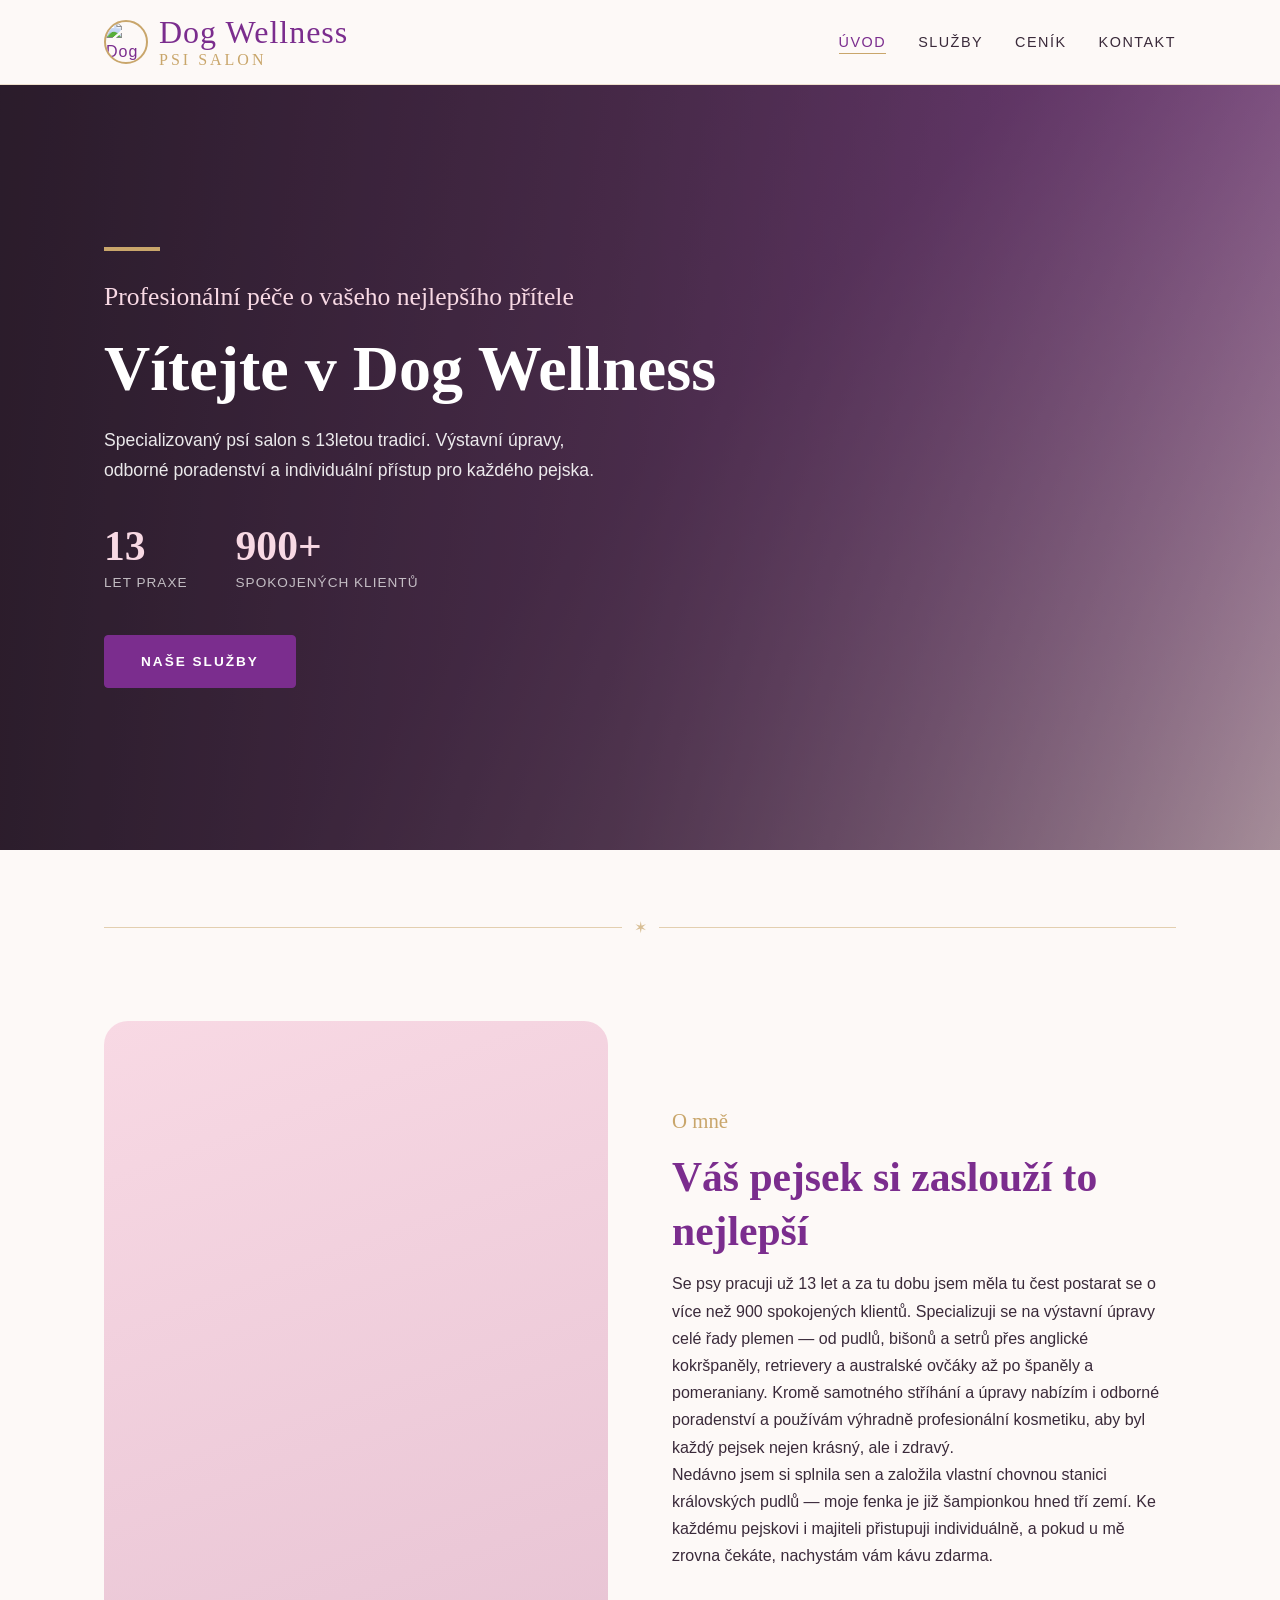
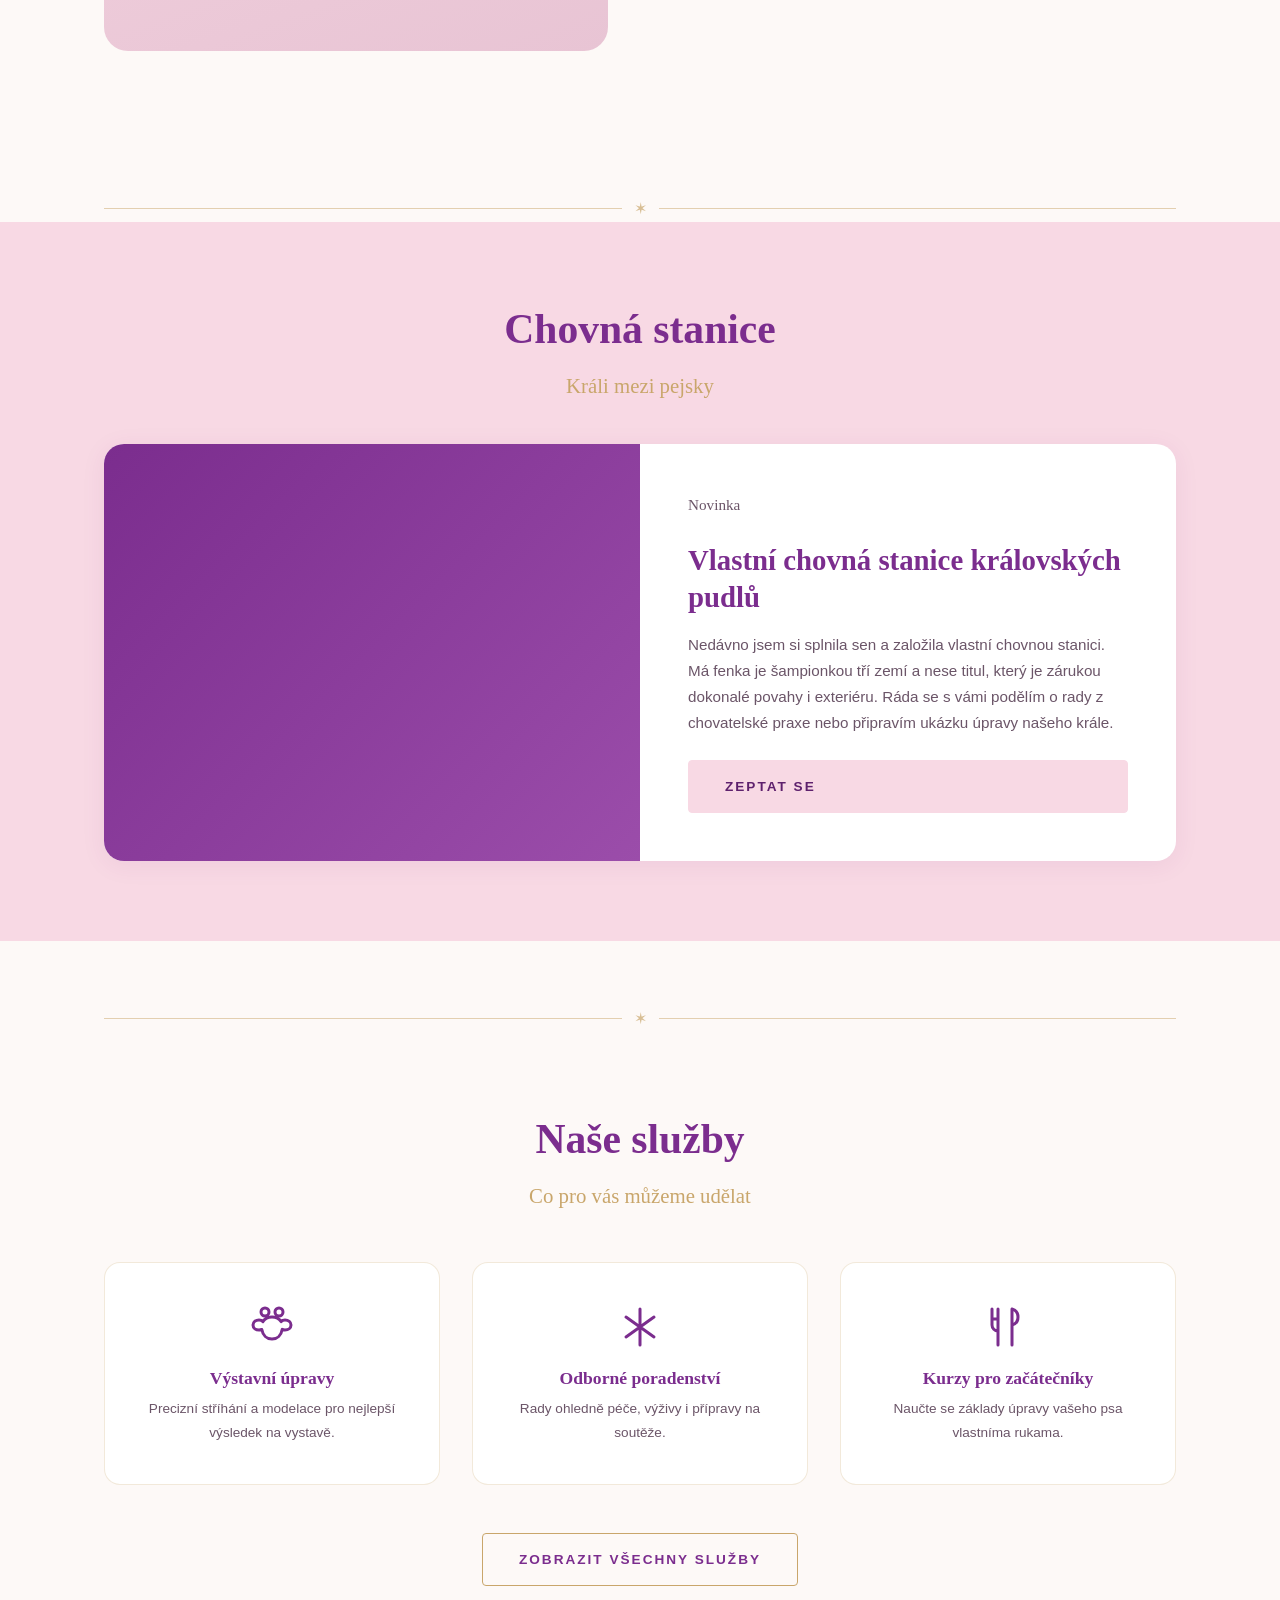
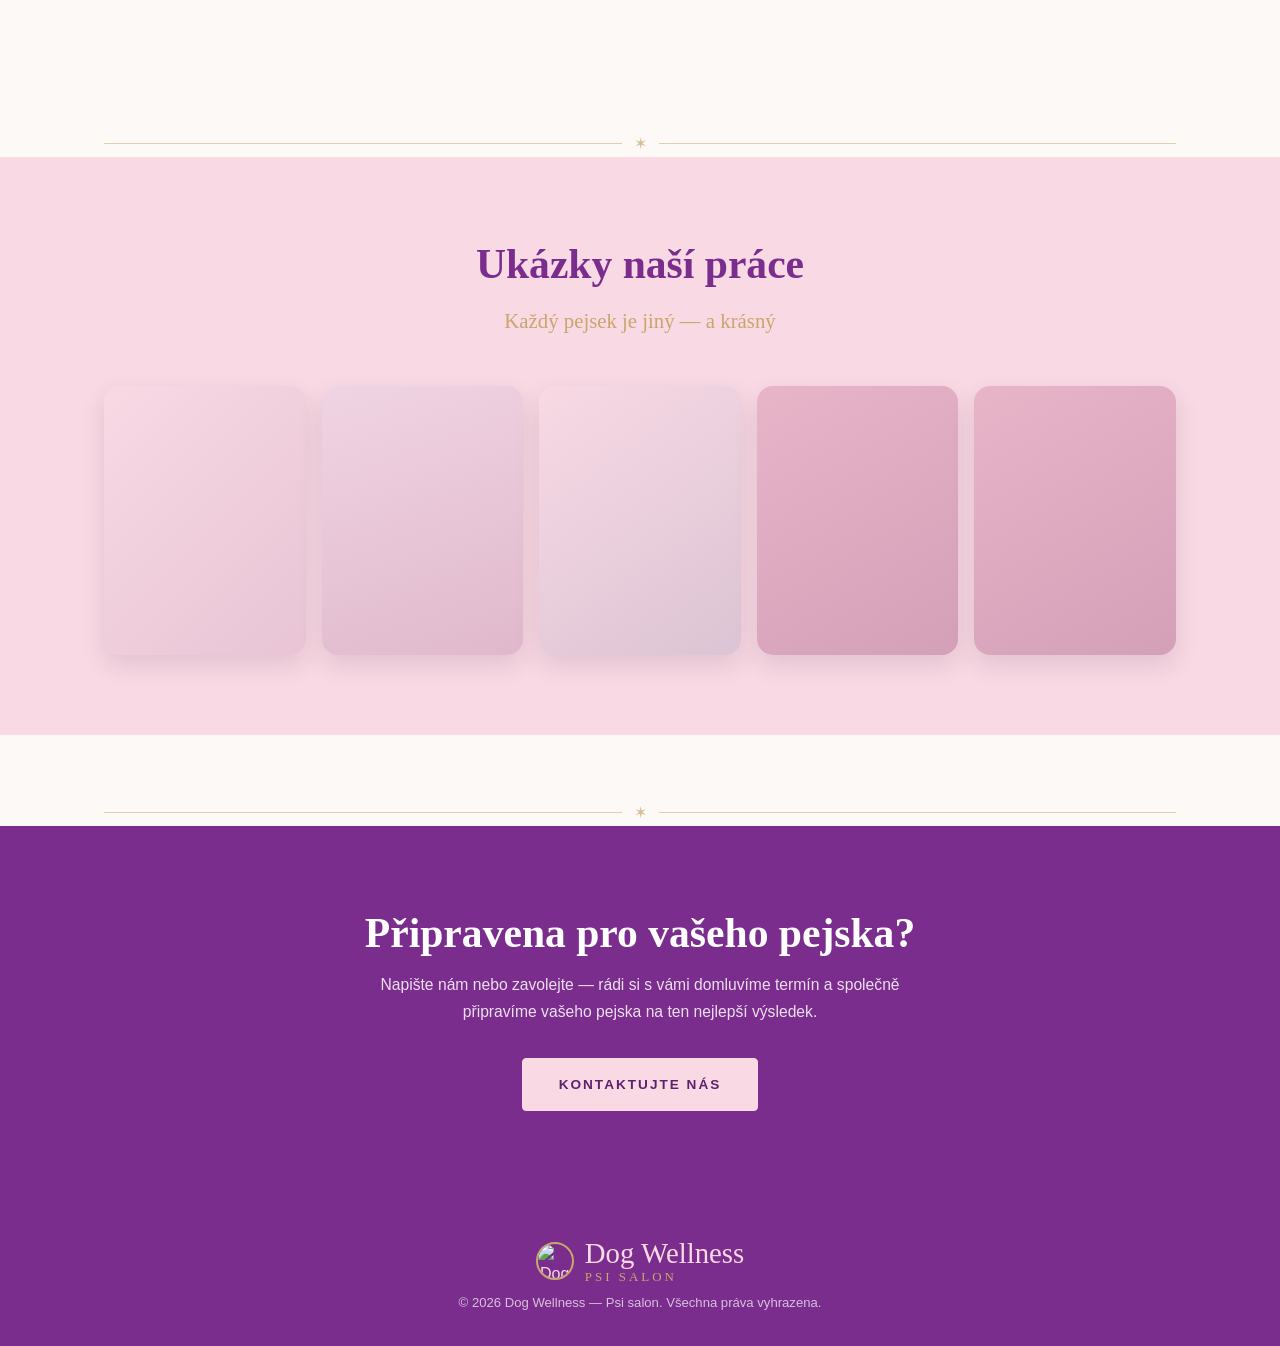
==== index.html @ 5f7958ab "Add files via upload" ====
<!DOCTYPE html>
<html lang="cs">
<head>
  <meta charset="UTF-8">
  <meta name="viewport" content="width=device-width, initial-scale=1.0">
  <title>Dog Wellness — Psí salon | Úvod</title>
  <link rel="stylesheet" href="style.css">
</head>
<body>

  <!-- ===== NAVIGATION ===== -->
  <nav class="navbar">
    <div class="container">
      <a href="index.html" class="nav-logo">
        <img src="obrazky/logo.jpg" alt="Dog Wellness logo">
        <span class="brand-name">Dog Wellness<small>Psi salon</small></span>
      </a>
      <ul class="nav-links">
        <li><a href="index.html" class="active">Úvod</a></li>
        <li><a href="sluzby.html">Služby</a></li>
        <li><a href="cenik.html">Ceník</a></li>
        <li><a href="kontakt.html">Kontakt</a></li>
      </ul>
      <button class="nav-toggle" aria-label="Menu"><span></span><span></span><span></span></button>
    </div>
  </nav>

  <!-- ===== HERO ===== -->
  <section class="hero">
    <div class="hero-bg">
      <div class="img-slot" style="background: linear-gradient(135deg,#7B2D8E 0%,#9b4daa 50%,#F8D9E4 100%);width:100%;height:100%;min-height:500px;">
        <img data-src="obrazky/ukazakapes1.jpg" alt="Bíly pejsek v péči">
      </div>
    </div>
    <div class="container">
      <div class="hero-content">
        <p class="hero-tagline">Profesionální péče o vašeho nejlepšího přítele</p>
        <h1>Vítejte v&nbsp;Dog Wellness</h1>
        <p class="hero-subtitle">Specializovaný psí salon s&nbsp;13letou tradicí. Výstavní úpravy, odborné poradenství a individuální přístup pro každého pejska.</p>
        <div class="hero-stats">
          <div><div class="hero-stat-number">13</div><div class="hero-stat-label">let praxe</div></div>
          <div><div class="hero-stat-number">900+</div><div class="hero-stat-label">spokojených klientů</div></div>
        </div>
        <a href="sluzby.html" class="btn btn-primary">Naše služby</a>
      </div>
    </div>
  </section>

  <!-- ===== DIVIDER ===== -->
  <div class="section-divider"><span class="star">&#10038;</span></div>

  <!-- ===== ABOUT ===== -->
  <section class="section section-cream">
    <div class="container">
      <div class="about-grid">
        <div class="img-slot about-img-wrap" style="border-radius:24px;background:linear-gradient(160deg,#F8D9E4 0%,#e8c4d4 100%);aspect-ratio:4/5;">
          <img data-src="obrazky/ukazakapes2.jpg" alt="Pejsek po úpravě srsti">
        </div>
        <div class="about-text">
          <p class="section-subtitle" style="margin-bottom:12px;">O mně</p>
          <h2 class="section-title">Váš pejsek si zaslouží to nejlepší</h2>
          <p>Se psy pracuji už 13 let a za tu dobu jsem měla tu čest postarat se o více než 900 spokojených klientů. Specializuji se na výstavní úpravy celé řady plemen — od pudlů, bišonů a setrů přes anglické kokršpaněly, retrievery a australské ovčáky až po španěly a pomeraniany. Kromě samotného stříhání a úpravy nabízím i odborné poradenství a používám výhradně profesionální kosmetiku, aby byl každý pejsek nejen krásný, ale i zdravý.</p>
          <p>Nedávno jsem si splnila sen a založila vlastní chovnou stanici královských pudlů — moje fenka je již šampionkou hned tří zemí. Ke každému pejskovi i majiteli přistupuji individuálně, a pokud u mě zrovna čekáte, nachystám vám kávu zdarma.</p>
        </div>
      </div>
    </div>
  </section>

  <!-- ===== DIVIDER ===== -->
  <div class="section-divider"><span class="star">&#10038;</span></div>

  <!-- ===== BREEDING STATION ===== -->
  <section class="section section-alt">
    <div class="container">
      <h2 class="section-title" style="text-align:center;">Chovná stanice</h2>
      <p class="section-subtitle" style="text-align:center;margin-bottom:40px;">Králi mezi pejsky</p>
      <div class="breeding-card">
        <div class="img-slot breeding-img-wrap" style="min-height:360px;background:linear-gradient(135deg,#7B2D8E 0%,#9b4daa 100%);">
          <img data-src="obrazky/ukazakapes3.jpg" alt="Královský pudl">
        </div>
        <div class="breeding-content">
          <p class="breeding-badge">Novinka</p>
          <h3>Vlastní chovná stanice královských pudlů</h3>
          <p>Nedávno jsem si splnila sen a založila vlastní chovnou stanici. Má fenka je šampionkou tří zemí a nese titul, který je zárukou dokonalé povahy i exteriéru. Ráda se s vámi podělím o rady z chovatelské praxe nebo připravím ukázku úpravy našeho krále.</p>
          <a href="kontakt.html" class="btn btn-rose">Zeptat se</a>
        </div>
      </div>
    </div>
  </section>

  <!-- ===== DIVIDER ===== -->
  <div class="section-divider"><span class="star">&#10038;</span></div>

  <!-- ===== SERVICES PREVIEW ===== -->
  <section class="section section-cream">
    <div class="container" style="text-align:center;">
      <h2 class="section-title">Naše služby</h2>
      <p class="section-subtitle" style="margin-bottom:12px;">Co pro vás můžeme udělat</p>
      <div class="services-preview">
        <div class="service-card reveal">
          <div class="service-icon" aria-hidden="true"><svg viewBox="0 0 24 24"><path d="M5.5 13.5c-1.7 0-3-1.1-3-2.5s1.3-2.5 3-2.5c.8 0 1.5.3 2 .8C8.3 7.9 10.1 7 12 7s3.7.9 4.5 2.3c.5-.5 1.2-.8 2-.8 1.7 0 3 1.1 3 2.5s-1.3 2.5-3 2.5c-.5 0-1-.1-1.4-.3-.5 2.8-2.5 4.8-5.1 4.8s-4.6-2-5.1-4.8c-.4.2-.9.3-1.4.3Z"/><circle cx="8.5" cy="4.5" r="2"/><circle cx="15.5" cy="4.5" r="2"/></svg></div>
          <h4>Výstavní úpravy</h4>
          <p>Precizní stříhání a modelace pro nejlepší výsledek na vystavě.</p>
        </div>
        <div class="service-card reveal">
          <div class="service-icon" aria-hidden="true"><svg viewBox="0 0 24 24"><path d="M12 3v18M5 7l7 5 7-5M5 17l7-5 7 5"/></svg></div>
          <h4>Odborné poradenství</h4>
          <p>Rady ohledně péče, výživy i přípravy na soutěže.</p>
        </div>
        <div class="service-card reveal">
          <div class="service-icon" aria-hidden="true"><svg viewBox="0 0 24 24"><path d="M4 3v8a3 3 0 0 0 3 3V3M4 8h3M7 14v7M14 3v18M14 3c4 1 4 7 0 8"/></svg></div>
          <h4>Kurzy pro začátečníky</h4>
          <p>Naučte se základy úpravy vašeho psa vlastníma rukama.</p>
        </div>
      </div>
      <a href="sluzby.html" class="btn btn-outline" style="margin-top:48px;">Zobrazit všechny služby</a>
    </div>
  </section>

  <!-- ===== DIVIDER ===== -->
  <div class="section-divider"><span class="star">&#10038;</span></div>

  <!-- ===== GALLERY ===== -->
  <section class="section section-alt">
    <div class="container" style="text-align:center;">
      <h2 class="section-title">Ukázky naší práce</h2>
      <p class="section-subtitle" style="margin-bottom:12px;">Každý pejsek je jiný — a krásný</p>
      <div class="gallery-grid">
        <div class="img-slot gallery-item" style="background:linear-gradient(135deg,#F8D9E4 0%,#e8c4d4 100%);">
          <img src="obrazky/ukazakapes1.jpg" alt="Ukázka péče o srst">
        </div>
        <div class="img-slot gallery-item" style="background:linear-gradient(160deg,#f0d4e4 0%,#e0b8cc 100%);">
          <img src="obrazky/ukazakapes2.jpg" alt="Ukázka péče o srst">
        </div>
        <div class="img-slot gallery-item" style="background:linear-gradient(145deg,#F8D9E4 0%,#dcc4d4 100%);">
          <img src="obrazky/ukazakapes3.jpg" alt="Ukázka péče o srst">
        </div>
        <div class="img-slot gallery-item" style="background:linear-gradient(150deg,#e8b4c8 0%,#d4a0b8 100%);">
          <img src="obrazky/ukazakapes4.jpg" alt="Ukázka péče o srst">
        </div>
        <div class="img-slot gallery-item" style="background:linear-gradient(150deg,#e8b4c8 0%,#d4a0b8 100%);">
          <img src="obrazky/ukazakapes5.jpg" alt="Ukázka péče o srst">
        </div>
      </div>
    </div>
  </section>

  <!-- ===== DIVIDER ===== -->
  <div class="section-divider"><span class="star">&#10038;</span></div>

  <!-- ===== CTA ===== -->
  <section class="section section-plum" style="text-align:center;">
    <div class="container">
      <h2 class="section-title" style="color:#fff;">Připravena pro vašeho pejska?</h2>
      <p style="color:rgba(255,255,255,.85);max-width:560px;margin:12px auto 32px;font-size:.98rem;">Napište nám nebo zavolejte — rádi si s vámi domluvíme termín a společně připravíme vašeho pejska na ten nejlepší výsledek.</p>
      <a href="kontakt.html" class="btn" style="background:var(--rose);color:var(--plum-dark);border:1px solid var(--rose);">Kontaktujte nás</a>
    </div>
  </section>

  <!-- ===== FOOTER ===== -->
  <footer class="footer">
    <div class="container">
      <div class="footer-logo">
        <img src="obrazky/logo.jpg" alt="Dog Wellness logo">
        <span class="brand-name">Dog Wellness<small>Psi salon</small></span>
      </div>
      <p>&copy; 2026 Dog Wellness — Psi salon. Všechna práva vyhrazena.</p>
    </div>
  </footer>

  <script src="script.js"></script>
</body>
</html>
---- style.css ----
/* ===== LIGRICA — Dog Wellness Salon ===== */

/* --- Reset & Base --- */
*, *::before, *::after {
  box-sizing: border-box;
  margin: 0;
  padding: 0;
}

:root {
  --plum: #7B2D8E;
  --plum-dark: #5e216d;
  --rose: #F8D9E4;
  --cream: #FDF9F7;
  --gold: #C9A66B;
  --text: #3a2a3a;
  --text-light: #6b5568;
  --white: #ffffff;
}

html { scroll-behavior: smooth; }

body {
  font-family: 'Poppins', Arial, Helvetica, sans-serif;
  color: var(--text);
  background: var(--cream);
  line-height: 1.7;
  -webkit-font-smoothing: antialiased;
}

img { max-width: 100%; height: auto; display: block; }
a { color: var(--plum); text-decoration: none; transition: color .2s ease; }
a:hover { color: var(--plum-dark); }

h1, h2, h3, h4 {
  font-family: 'Playfair Display', Georgia, serif;
  color: var(--plum);
  line-height: 1.3;
}

@import url('https://fonts.googleapis.com/css2?family=Parisienne&family=Playfair+Display:ital,wght@0,400;0,600;0,700;1,400&family=Poppins:wght@300;400;500;600&display=swap');

/* --- Container --- */
.container { width: 100%; max-width: 1120px; margin: 0 auto; padding: 0 24px; }

/* ===== NAVIGATION ===== */
.navbar {
  position: sticky; top: 0; z-index: 1000;
  background: var(--cream);
  border-bottom: 1px solid rgba(201,166,107,.3);
  padding: 16px 0;
}
.navbar .container { display: flex; align-items: center; justify-content: space-between; }

.nav-logo {
  display: flex; align-items: center; gap: 11px;
  color: var(--plum); letter-spacing: 1px;
}
.nav-logo img,
.footer-logo img {
  width: 44px; height: 44px; object-fit: cover; border-radius: 50%;
  border: 2px solid var(--gold); flex: 0 0 auto;
}
.brand-name {
  font-family: 'Parisienne', cursive; font-size: 2rem; line-height: 1;
  display: block;
}
.brand-name small {
  font-family: 'Playfair Display', serif; font-size: .5em; display: block;
  letter-spacing: 3px; text-transform: uppercase; color: var(--gold); margin-top: 4px;
}

.nav-links { display: flex; gap: 32px; list-style: none; }
.nav-links a {
  font-family: 'Poppins', sans-serif;
  font-size: .9rem; font-weight: 500; text-transform: uppercase;
  letter-spacing: 1.5px; color: var(--text); position: relative; padding-bottom: 4px;
}
.nav-links a::after {
  content: ''; position: absolute; left: 0; bottom: 0;
  width: 0; height: 1px; background: var(--gold); transition: width .3s ease;
}
.nav-links a:hover::after,
.nav-links a.active::after { width: 100%; }
.nav-links a.active { color: var(--plum); }

.nav-toggle {
  display: none; flex-direction: column; gap: 5px;
  background: none; border: none; cursor: pointer; padding: 4px;
}
.nav-toggle span { width: 26px; height: 2px; background: var(--plum); transition: transform .3s ease, opacity .3s ease; }

/* ===== DIVIDER ===== */
.section-divider {
  width: 100%; max-width: 1120px; padding: 0 24px;
  text-align: center; margin: 64px auto 0;
  display: flex; align-items: center; justify-content: center; gap: 12px;
}
.section-divider::before,
.section-divider::after {
  content: ''; flex: 1; max-width: none; height: 1px;
  background: var(--gold); opacity: .5;
}
.section-divider .star { font-size: 1rem; color: var(--gold); opacity: .7; }

/* ===== HERO ===== */
.hero {
  position: relative; min-height: 85vh; display: flex;
  align-items: center; overflow: hidden; background: #382b35;
}
.hero-bg {
  position: absolute; inset: 0;
  background-size: cover; background-position: center 38%; opacity: .7;
}
.hero-bg::after {
  content: ''; position: absolute; inset: 0;
  background: linear-gradient(90deg, rgba(30,20,30,.92) 0%, rgba(50,31,48,.72) 48%, rgba(50,31,48,.18) 100%);
}
.hero-bg img { width: 100%; height: 100%; object-fit: cover; }
.hero .container { width: 100%; }
.hero-content { max-width: 620px; }
.hero > .hero-content { width: 100%; max-width: none; }
.hero > .hero-content > .container { width: 100%; }
.hero > .hero-content > .container > * { max-width: 620px; }
.hero-content::before {
  content: ''; display: block; width: 56px; height: 4px; background: var(--gold);
  margin-bottom: 24px;
}
.hero > .hero-content::before { display: none; }
.hero > .hero-content > .container::before {
  content: ''; display: block; width: 56px; height: 4px; background: var(--gold);
  margin-bottom: 24px;
}
.hero-content {
  position: relative; z-index: 2; color: var(--white); padding: 80px 0;
}
.hero-tagline { font-family: 'Parisienne', cursive; font-size: 1.6rem; color: var(--rose); margin-bottom: 8px; }
.hero h1 {
  font-family: 'Playfair Display', serif;
  font-size: clamp(2.4rem,5vw,4rem); color: var(--white);
  margin-bottom: 16px; font-weight: 700;
}
.hero-subtitle { font-size: 1.1rem; font-weight: 300; max-width: 520px; color: rgba(255,255,255,.9); margin-bottom: 40px; }

.hero-stats { display: flex; gap: 48px; margin-bottom: 40px; }
.hero-stat-number { font-family: 'Playfair Display', serif; font-size: 2.6rem; font-weight: 700; color: var(--rose); line-height: 1; }
.hero-stat-label { font-size: .85rem; text-transform: uppercase; letter-spacing: 1px; color: rgba(255,255,255,.7); margin-top: 4px; }

/* ===== BUTTONS ===== */
.btn {
  display: inline-block; font-family: 'Poppins', sans-serif;
  font-size: .85rem; font-weight: 600; text-transform: uppercase;
  letter-spacing: 2px; padding: 14px 36px; border-radius: 4px;
  transition: all .3s ease; cursor: pointer; border: none;
}
.btn-primary { background: var(--plum); color: var(--white); border: 1px solid var(--plum); }
.btn-primary:hover { background: var(--plum-dark); border-color: var(--plum-dark); color: var(--white); }
.btn-outline { background: transparent; color: var(--plum); border: 1px solid var(--gold); }
.btn-outline:hover { background: var(--gold); color: var(--white); }
.btn-rose { background: var(--rose); color: var(--plum-dark); border: 1px solid var(--rose); }
.btn-rose:hover { background: #f0c4d4; border-color: #f0c4d4; }

/* ===== SECTIONS ===== */
.section { padding: 80px 0; }
.section-alt { background: var(--rose); }
.section-cream { background: var(--cream); }
.section-plum { background: var(--plum); color: var(--white); }
.section-title { font-size: clamp(1.8rem,3.5vw,2.6rem); margin-bottom: 12px; }
.section-subtitle { font-family: 'Parisienne', cursive; font-size: 1.3rem; color: var(--gold); margin-bottom: 40px; }
.section-plum .section-title { color: var(--white); }
.section-plum .section-subtitle { color: var(--rose); }

/* ===== ABOUT ===== */
.about-grid { display: grid; grid-template-columns: 1fr 1fr; gap: 64px; align-items: center; }
.about-img-wrap,
.breeding-img-wrap,
.gallery-item { position: relative; overflow: hidden; }
.about-img-wrap img,
.breeding-img-wrap img,
.gallery-item img { width: 100%; height: 100%; object-fit: cover; border-radius: inherit; transition: opacity .4s ease; }
.img-placeholder {
  display: flex; align-items: center; justify-content: center;
  color: rgba(123,45,142,.3); font-size: .75rem;
  text-transform: uppercase; letter-spacing: 2px;
}
.img-slot.slot-placeholder > img { display: none !important; }

/* ===== BREEDING ===== */
.breeding-card {
  background: var(--white); border-radius: 20px; overflow: hidden;
  display: grid; grid-template-columns: 1fr 1fr;
  box-shadow: 0 4px 24px rgba(123,45,142,.08);
}
.breeding-content { padding: 48px; display: flex; flex-direction: column; justify-content: center; }
.breeding-badge { font-family: 'Parisienne', cursive; font-size: 1.1rem; color: var(--gold); margin-bottom: 8px; }
.breeding-content h3 { font-size: 1.8rem; margin-bottom: 16px; }
.breeding-content p { color: var(--text-light); font-size: .95rem; margin-bottom: 24px; }

/* ===== SERVICES PREVIEW ===== */
.services-preview { display: grid; grid-template-columns: repeat(auto-fit,minmax(220px,1fr)); gap: 32px; margin-top: 48px; }
.service-card {
  text-align: center; padding: 40px 24px; background: var(--white);
  border-radius: 16px; border: 1px solid rgba(201,166,107,.25);
  transition: transform .3s ease, box-shadow .3s ease;
}
.service-card:hover { transform: translateY(-4px); box-shadow: 0 8px 32px rgba(123,45,142,.1); }
.service-icon { width: 48px; height: 48px; margin: 0 auto 16px; color: var(--plum); }
.service-icon svg { width: 100%; height: 100%; fill: none; stroke: currentColor; stroke-width: 1.5; stroke-linecap: round; stroke-linejoin: round; }
.service-card h4 { font-size: 1.1rem; margin-bottom: 8px; }
.service-card p { font-size: .85rem; color: var(--text-light); }

/* ===== GALLERY ===== */
.gallery-grid { display: grid; grid-template-columns: repeat(5,1fr); gap: 16px; margin-top: 48px; }
.gallery-item { border-radius: 16px; overflow: hidden; aspect-ratio: 3/4; box-shadow: 0 10px 24px rgba(80,30,60,.12); }
.gallery-item img { transition: transform .5s ease, filter .5s ease; }
.gallery-item:hover img { transform: scale(1.05); filter: saturate(1.08); }

/* ===== SERVICES PAGE ===== */
.services-page-grid { display: grid; grid-template-columns: repeat(auto-fit,minmax(300px,1fr)); gap: 32px; margin-top: 48px; }
.service-card-lg { background: var(--white); border-radius: 16px; padding: 40px 32px; border: 1px solid rgba(201,166,107,.2); }
.service-card-lg h3 { font-size: 1.3rem; margin-bottom: 12px; }
.service-card-lg p { font-size: .9rem; color: var(--text-light); margin-bottom: 16px; }

.breed-list { list-style: none; display: flex; flex-wrap: wrap; gap: 8px; margin-top: 24px; }
.breed-tag {
  font-size: .78rem; padding: 6px 16px; border-radius: 20px;
  background: var(--rose); color: var(--plum-dark); font-weight: 500;
}

/* ===== PRICING ===== */
.pricing-table {
  width: 100%; border-collapse: collapse; margin-top: 48px;
  background: var(--white); border-radius: 16px; overflow: hidden;
  box-shadow: 0 2px 16px rgba(123,45,142,.06);
}
.pricing-table thead th {
  background: var(--plum); color: var(--white); padding: 18px 24px;
  font-family: 'Poppins', sans-serif; font-weight: 600; font-size: .9rem;
  text-transform: uppercase; letter-spacing: 1px; text-align: left;
}
.pricing-table tbody td { padding: 18px 24px; font-size: .92rem; border-bottom: 1px solid rgba(201,166,107,.15); }
.pricing-table tbody tr:last-child td { border-bottom: none; }
.pricing-table tbody tr:hover { background: rgba(248,217,228,.3); }
.pricing-table .size-label { font-weight: 600; color: var(--plum); }
.placeholder-price { color: var(--gold); font-style: italic; opacity: .7; }

/* ===== CONTACT ===== */
.contact-grid { display: grid; grid-template-columns: 1fr 1fr; gap: 64px; margin-top: 48px; }
.contact-info h3 { font-size: 1.2rem; margin-bottom: 20px; }
.contact-detail { display: flex; gap: 12px; margin-bottom: 20px; align-items: flex-start; }
.contact-detail-label { font-weight: 600; color: var(--plum); min-width: 80px; font-size: .9rem; }
.contact-detail-value { font-size: .92rem; color: var(--text-light); }

.contact-form { background: var(--white); border-radius: 16px; padding: 40px; box-shadow: 0 2px 16px rgba(123,45,142,.06); }
.form-group { margin-bottom: 24px; }
.form-group label { display: block; font-size: .85rem; font-weight: 500; color: var(--text); margin-bottom: 6px; }
.form-group input,
.form-group textarea {
  width: 100%; padding: 12px 16px; border: 1px solid rgba(201,166,107,.35);
  border-radius: 8px; font-family: 'Poppins', sans-serif; font-size: .92rem;
  color: var(--text); background: var(--cream);
  transition: border-color .2s ease, box-shadow .2s ease;
}
.form-group input:focus,
.form-group textarea:focus { outline: none; border-color: var(--plum); box-shadow: 0 0 0 3px rgba(123,45,142,.1); }
.form-group textarea { resize: vertical; min-height: 120px; }
.form-note { font-size: .82rem; color: var(--text-light); margin-top: 12px; }

/* ===== FOOTER ===== */
.footer { background: var(--plum); color: rgba(255,255,255,.7); padding: 48px 0 32px; text-align: center; }
.footer-logo { display: inline-flex; align-items: center; gap: 11px; color: var(--rose); margin-bottom: 8px; }
.footer-logo img { width: 38px; height: 38px; }
.footer-logo .brand-name { color: var(--rose); font-size: 1.8rem; text-align: left; }
.footer-logo .brand-name small {
  font-size: .45em; letter-spacing: 3px; color: var(--gold); margin-top: 3px;
}
.footer p { font-size: .82rem; }

/* ===== SCROLL REVEAL ===== */
.reveal { opacity: 0; transform: translateY(24px); transition: opacity .6s ease, transform .6s ease; }
.reveal.visible { opacity: 1; transform: translateY(0); }

/* ===== RESPONSIVE ===== */
@media (max-width: 900px) {
  .about-grid,
  .breeding-card { grid-template-columns: 1fr; }
  .contact-grid { grid-template-columns: 1fr; gap: 40px; }
  .breeding-content { padding: 32px; }
  .gallery-grid { grid-template-columns: repeat(3,1fr); }
}

@media (max-width: 680px) {
  .nav-links {
    display: none; position: absolute; top: 100%; left: 0; right: 0;
    background: var(--cream); flex-direction: column; gap: 0;
    padding: 0 24px 16px; border-bottom: 1px solid rgba(201,166,107,.3);
  }
  .nav-links.open { display: flex; }
  .nav-links li { padding: 12px 0; border-bottom: 1px solid rgba(201,166,107,.1); }
  .nav-toggle { display: flex; }

  .hero-stats { gap: 32px; flex-wrap: wrap; }
  .hero-content { padding: 60px 0; }
  .section { padding: 56px 0; }
  .services-preview { grid-template-columns: 1fr; }
  .gallery-grid { grid-template-columns: repeat(2,1fr); gap: 12px; }
  .pricing-table thead th,
  .pricing-table tbody td { padding: 14px 16px; font-size: .85rem; }
  .contact-form { padding: 24px; }
}
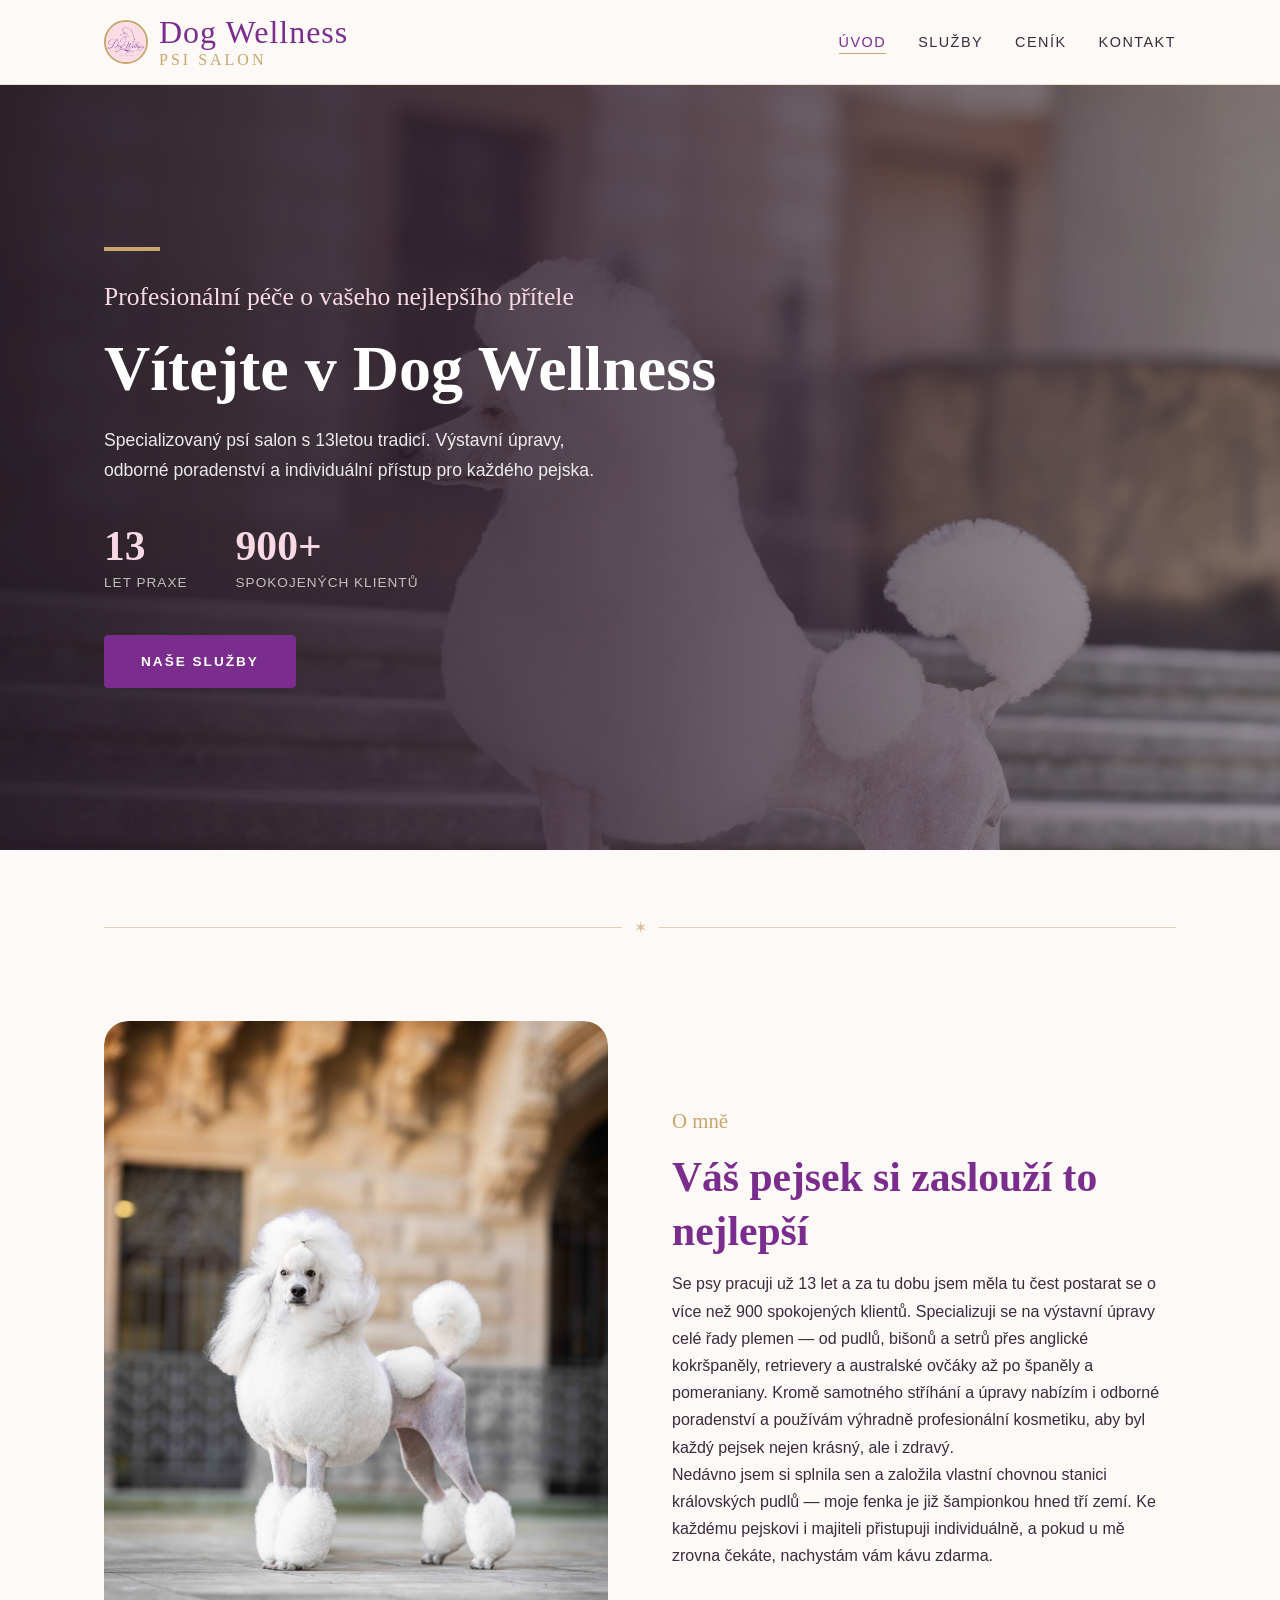
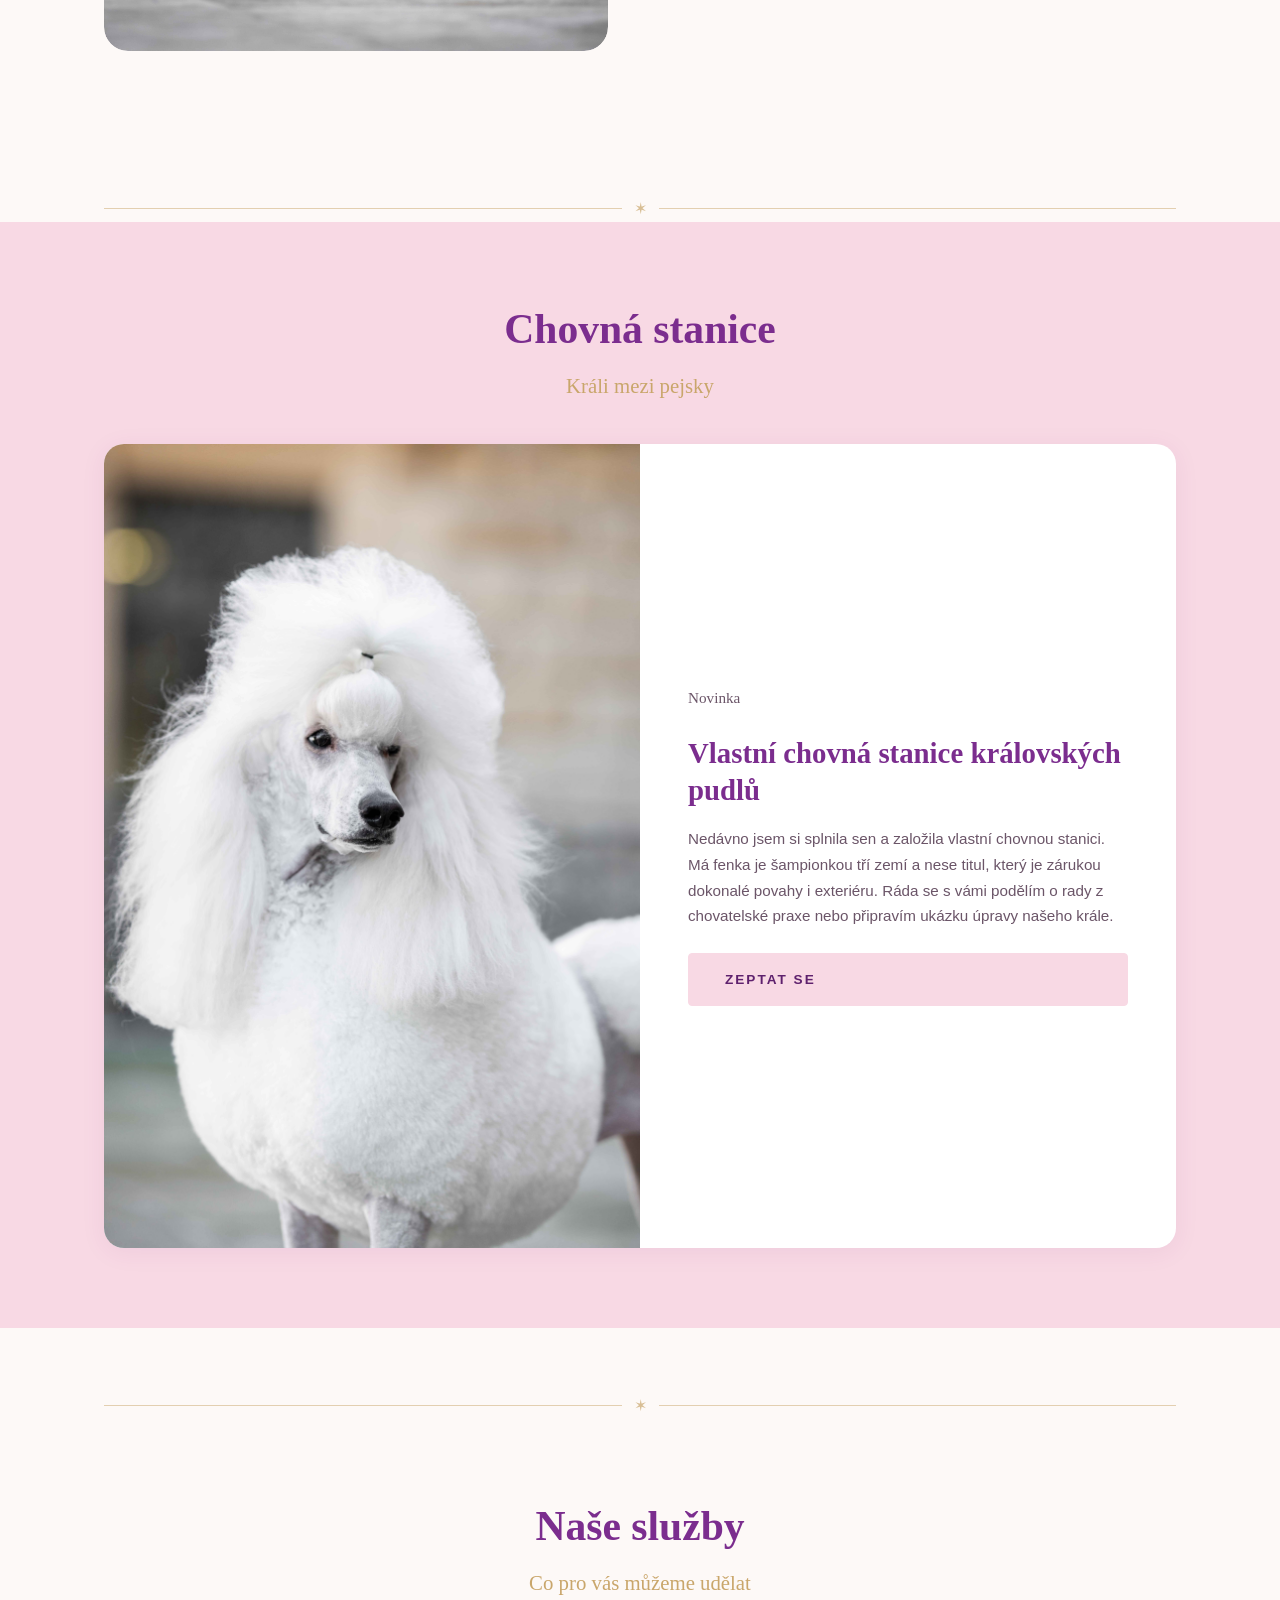
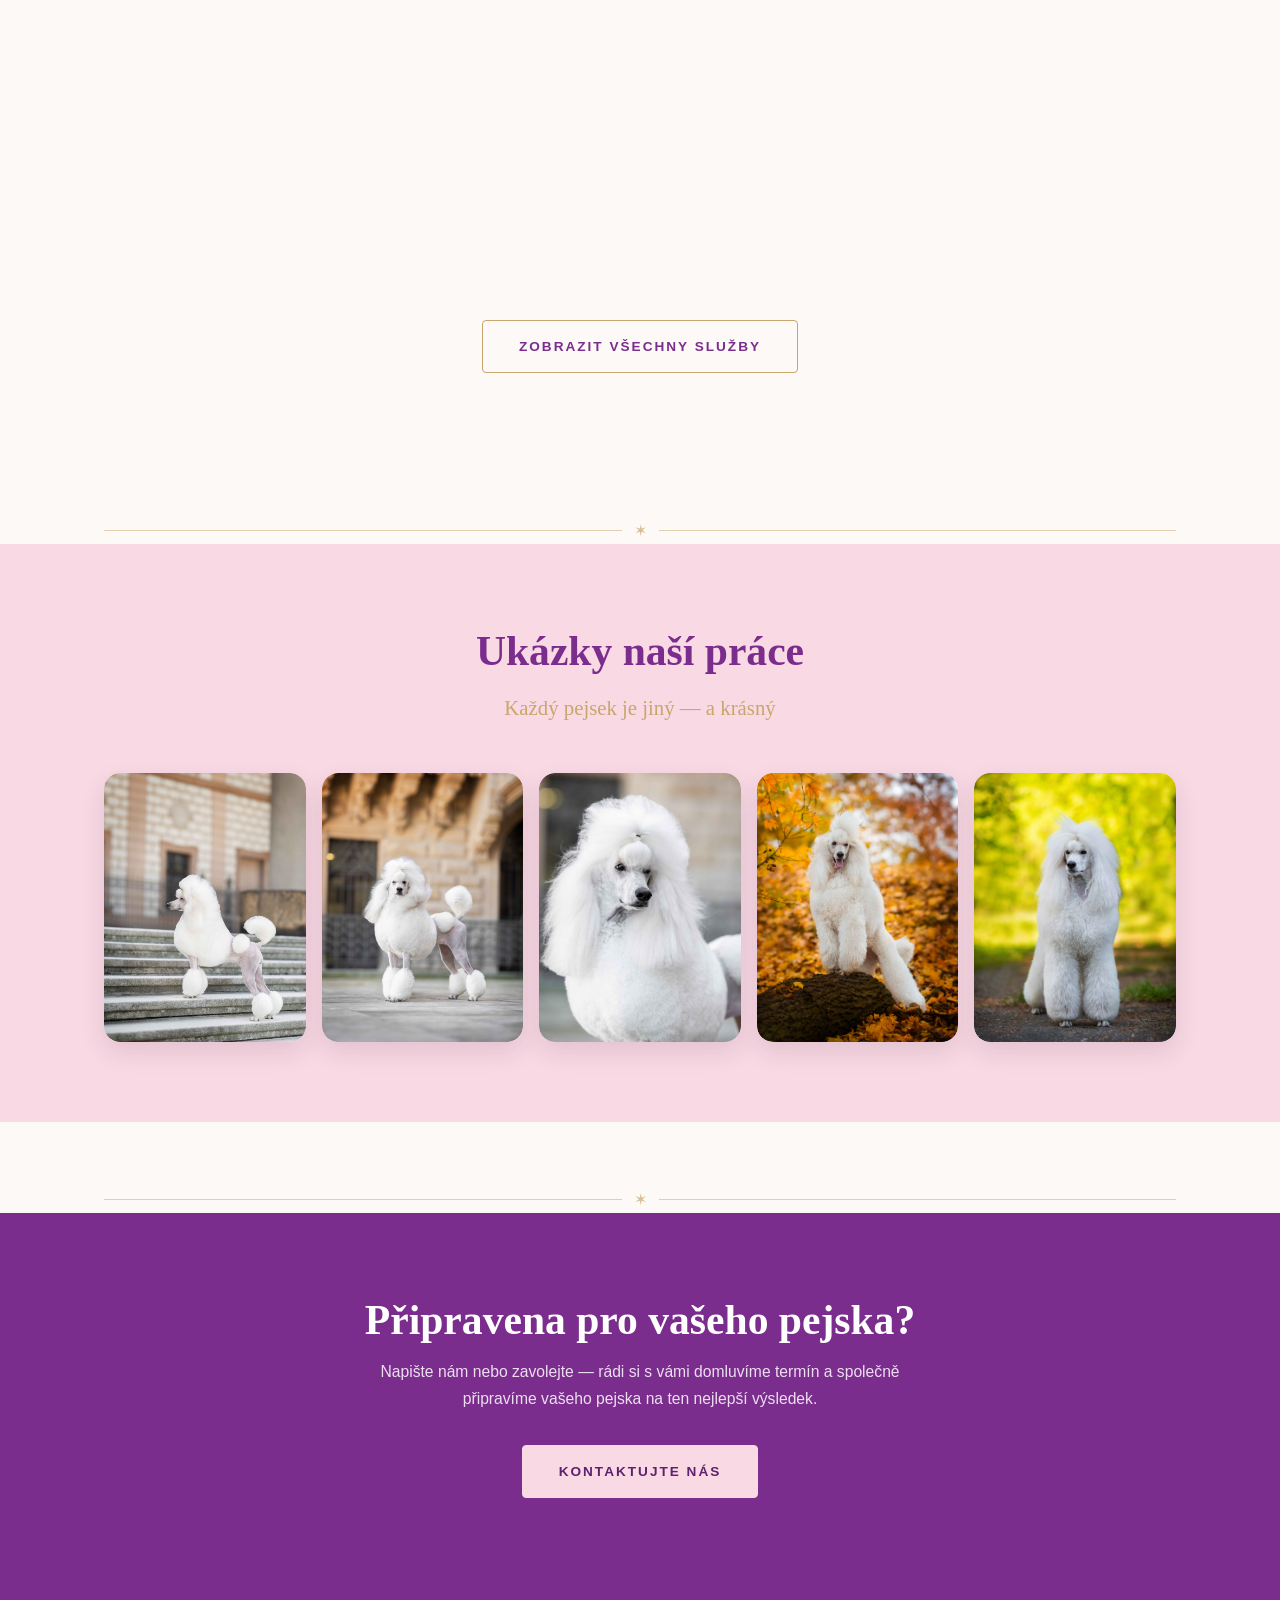
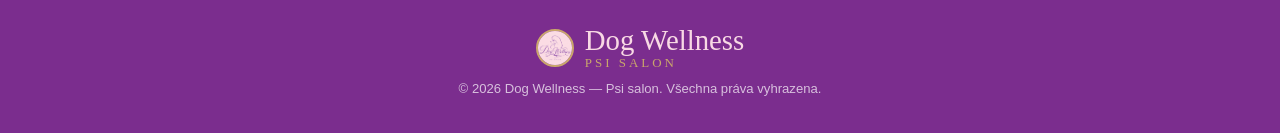
==== commit 3dca1cad: "Add files via upload spravene fotky" ====
--- a/index.html
+++ b/index.html
@@ -12,7 +12,7 @@
   <nav class="navbar">
     <div class="container">
       <a href="index.html" class="nav-logo">
-        <img src="obrazky/logo.jpg" alt="Dog Wellness logo">
+        <img src="logo.jpg" alt="Dog Wellness logo">
         <span class="brand-name">Dog Wellness<small>Psi salon</small></span>
       </a>
       <ul class="nav-links">
@@ -29,7 +29,7 @@
   <section class="hero">
     <div class="hero-bg">
       <div class="img-slot" style="background: linear-gradient(135deg,#7B2D8E 0%,#9b4daa 50%,#F8D9E4 100%);width:100%;height:100%;min-height:500px;">
-        <img data-src="obrazky/ukazakapes1.jpg" alt="Bíly pejsek v péči">
+        <img data-src="ukazakapes1.jpg" alt="Bíly pejsek v péči">
       </div>
     </div>
     <div class="container">
@@ -54,7 +54,7 @@
     <div class="container">
       <div class="about-grid">
         <div class="img-slot about-img-wrap" style="border-radius:24px;background:linear-gradient(160deg,#F8D9E4 0%,#e8c4d4 100%);aspect-ratio:4/5;">
-          <img data-src="obrazky/ukazakapes2.jpg" alt="Pejsek po úpravě srsti">
+          <img data-src="ukazakapes2.jpg" alt="Pejsek po úpravě srsti">
         </div>
         <div class="about-text">
           <p class="section-subtitle" style="margin-bottom:12px;">O mně</p>
@@ -76,7 +76,7 @@
       <p class="section-subtitle" style="text-align:center;margin-bottom:40px;">Králi mezi pejsky</p>
       <div class="breeding-card">
         <div class="img-slot breeding-img-wrap" style="min-height:360px;background:linear-gradient(135deg,#7B2D8E 0%,#9b4daa 100%);">
-          <img data-src="obrazky/ukazakapes3.jpg" alt="Královský pudl">
+          <img data-src="ukazakapes3.jpg" alt="Královský pudl">
         </div>
         <div class="breeding-content">
           <p class="breeding-badge">Novinka</p>
@@ -127,19 +127,19 @@
       <p class="section-subtitle" style="margin-bottom:12px;">Každý pejsek je jiný — a krásný</p>
       <div class="gallery-grid">
         <div class="img-slot gallery-item" style="background:linear-gradient(135deg,#F8D9E4 0%,#e8c4d4 100%);">
-          <img src="obrazky/ukazakapes1.jpg" alt="Ukázka péče o srst">
+          <img src="ukazakapes1.jpg" alt="Ukázka péče o srst">
         </div>
         <div class="img-slot gallery-item" style="background:linear-gradient(160deg,#f0d4e4 0%,#e0b8cc 100%);">
-          <img src="obrazky/ukazakapes2.jpg" alt="Ukázka péče o srst">
+          <img src="ukazakapes2.jpg" alt="Ukázka péče o srst">
         </div>
         <div class="img-slot gallery-item" style="background:linear-gradient(145deg,#F8D9E4 0%,#dcc4d4 100%);">
-          <img src="obrazky/ukazakapes3.jpg" alt="Ukázka péče o srst">
+          <img src="ukazakapes3.jpg" alt="Ukázka péče o srst">
         </div>
         <div class="img-slot gallery-item" style="background:linear-gradient(150deg,#e8b4c8 0%,#d4a0b8 100%);">
-          <img src="obrazky/ukazakapes4.jpg" alt="Ukázka péče o srst">
+          <img src="ukazakapes4.jpg" alt="Ukázka péče o srst">
         </div>
         <div class="img-slot gallery-item" style="background:linear-gradient(150deg,#e8b4c8 0%,#d4a0b8 100%);">
-          <img src="obrazky/ukazakapes5.jpg" alt="Ukázka péče o srst">
+          <img src="ukazakapes5.jpg" alt="Ukázka péče o srst">
         </div>
       </div>
     </div>
@@ -161,7 +161,7 @@
   <footer class="footer">
     <div class="container">
       <div class="footer-logo">
-        <img src="obrazky/logo.jpg" alt="Dog Wellness logo">
+        <img src="logo.jpg" alt="Dog Wellness logo">
         <span class="brand-name">Dog Wellness<small>Psi salon</small></span>
       </div>
       <p>&copy; 2026 Dog Wellness — Psi salon. Všechna práva vyhrazena.</p>
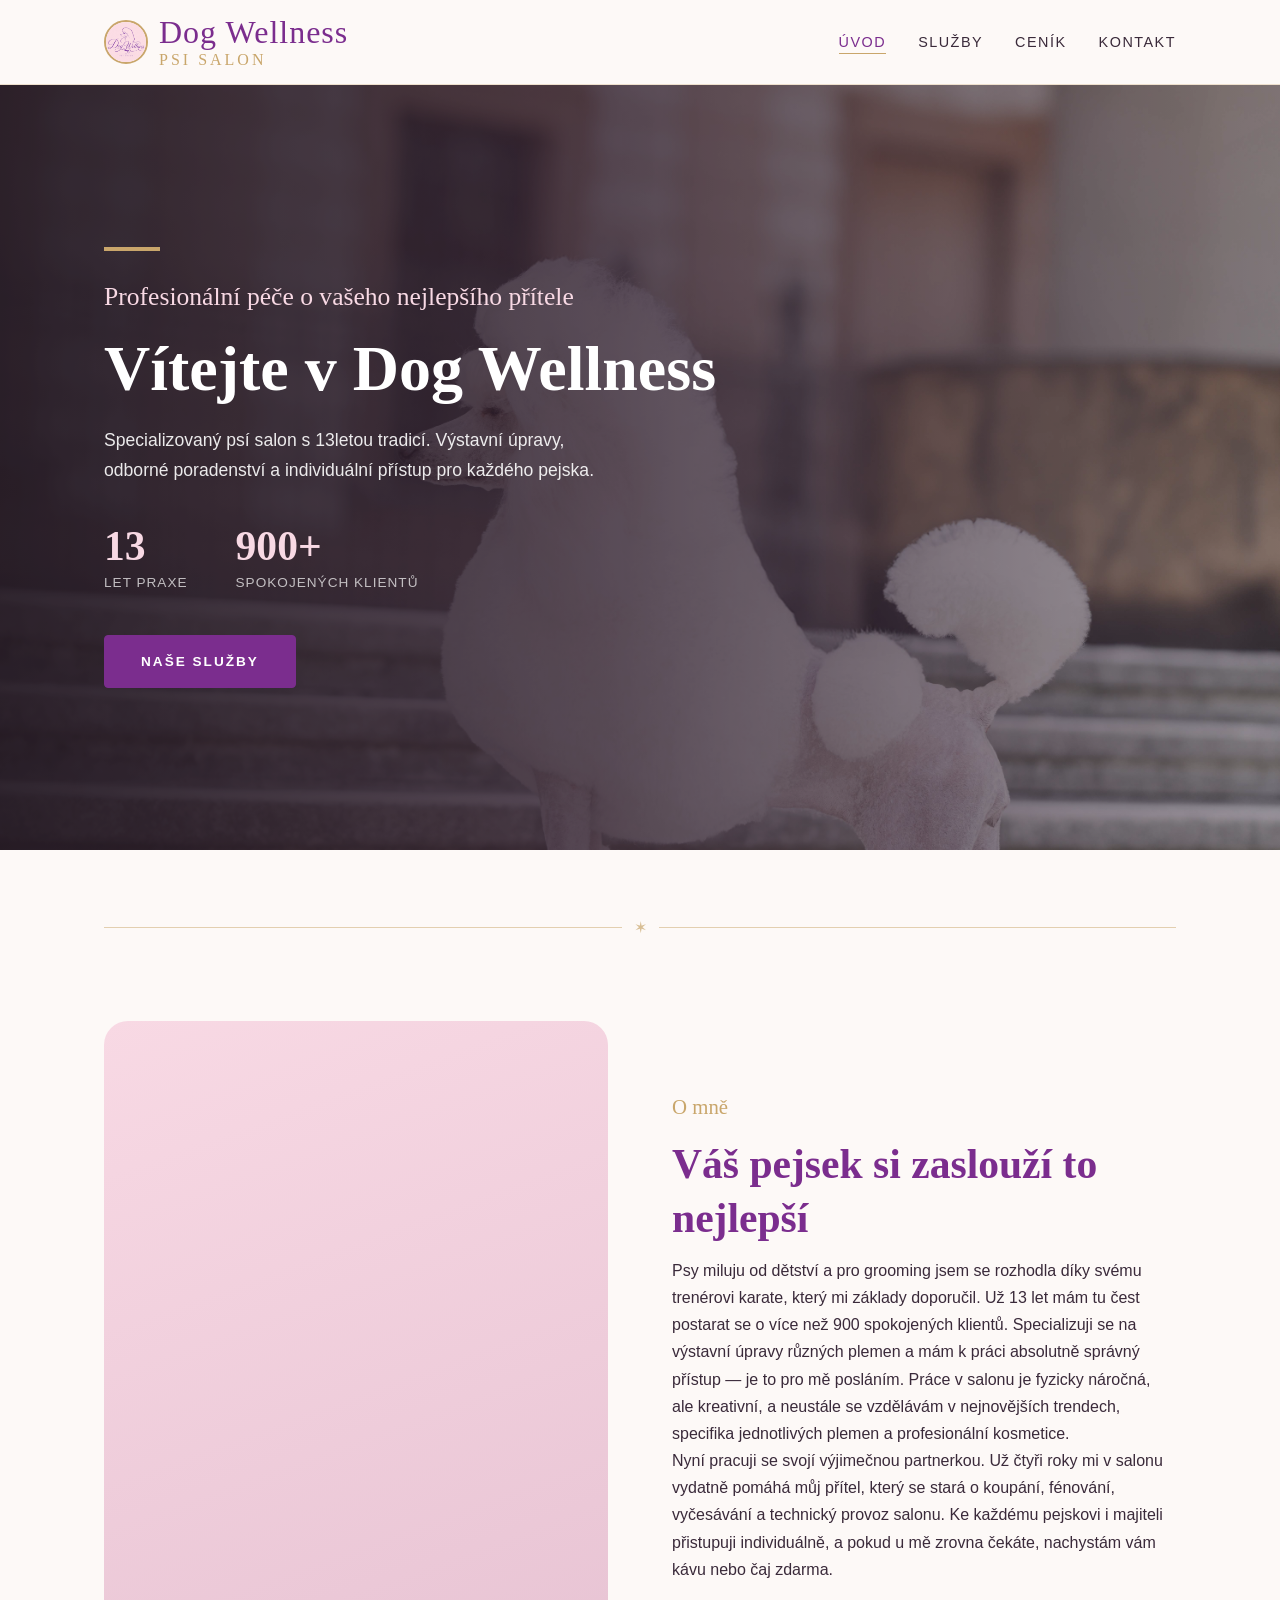
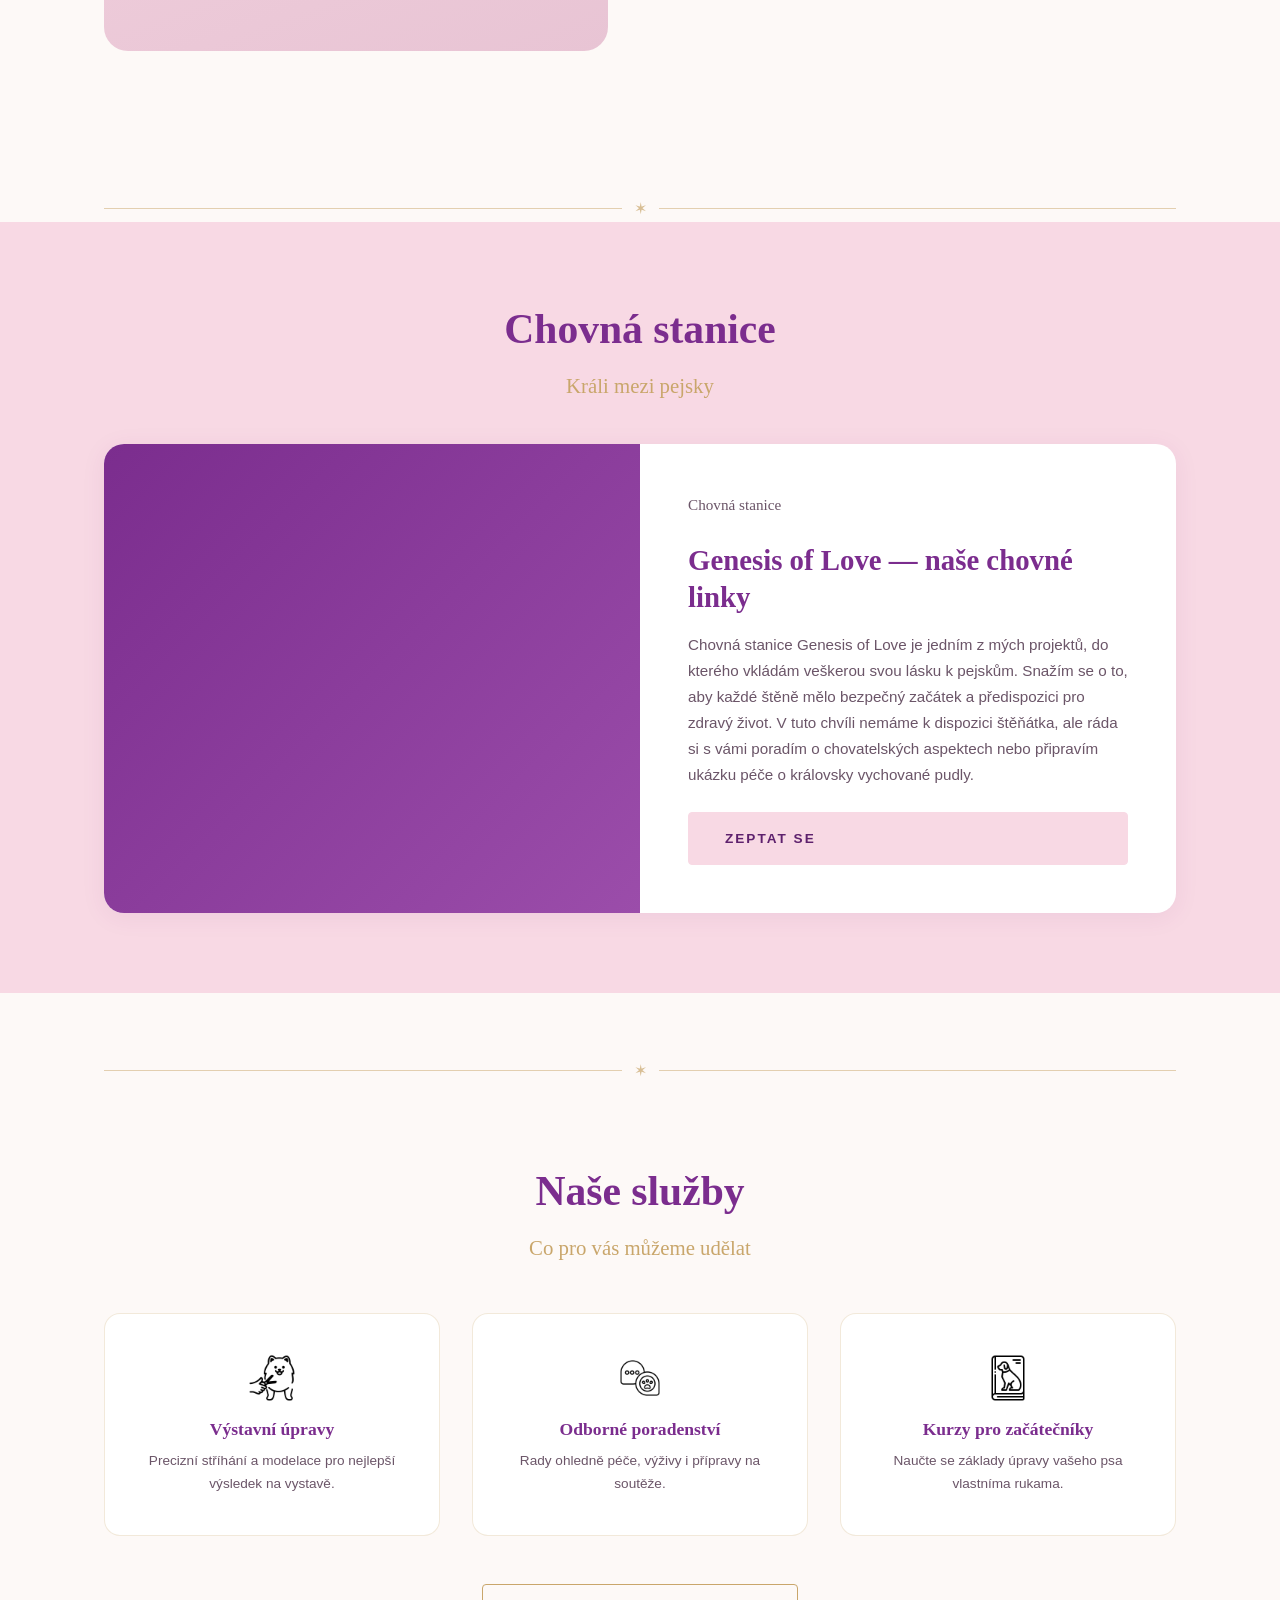
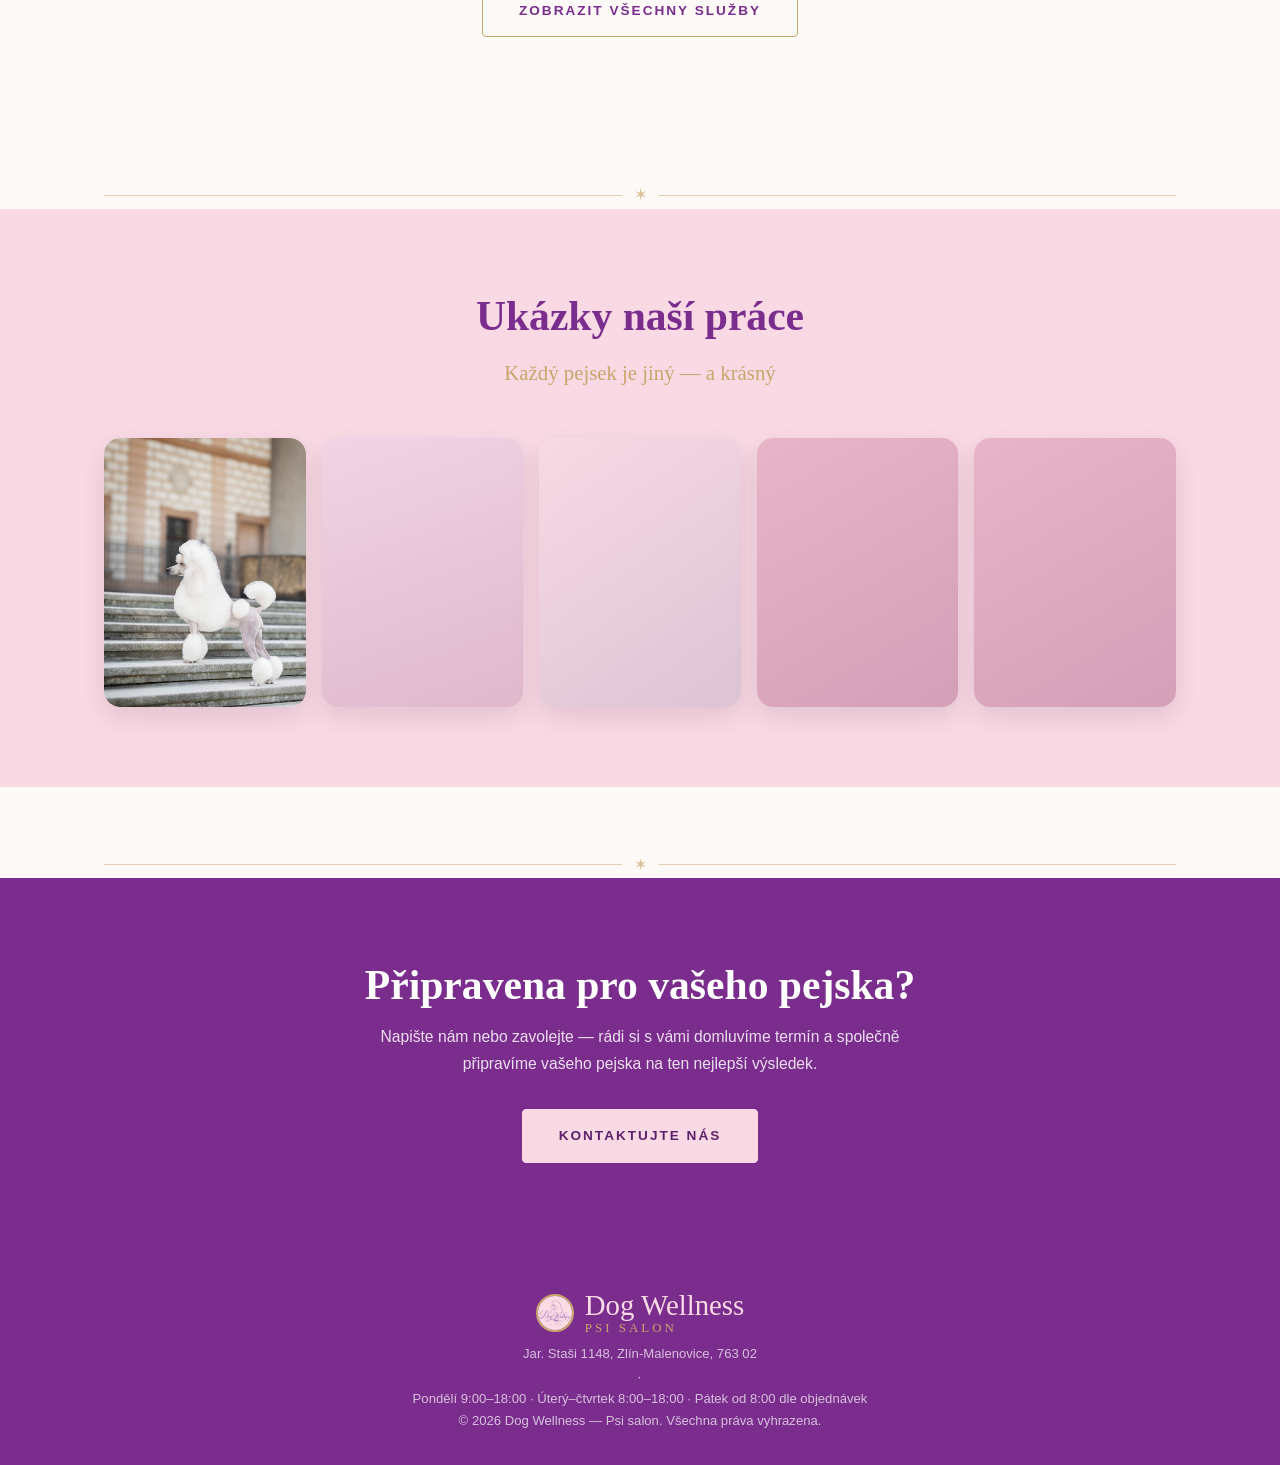
==== commit 42cf82bb: "Add files via upload" ====
--- a/index.html
+++ b/index.html
@@ -54,13 +54,13 @@
     <div class="container">
       <div class="about-grid">
         <div class="img-slot about-img-wrap" style="border-radius:24px;background:linear-gradient(160deg,#F8D9E4 0%,#e8c4d4 100%);aspect-ratio:4/5;">
-          <img data-src="ukazakapes2.jpg" alt="Pejsek po úpravě srsti">
+          <img data-src="IMG_20210225_140106.jpg" alt="Pejsek po úpravě srsti">
         </div>
         <div class="about-text">
           <p class="section-subtitle" style="margin-bottom:12px;">O mně</p>
           <h2 class="section-title">Váš pejsek si zaslouží to nejlepší</h2>
-          <p>Se psy pracuji už 13 let a za tu dobu jsem měla tu čest postarat se o více než 900 spokojených klientů. Specializuji se na výstavní úpravy celé řady plemen — od pudlů, bišonů a setrů přes anglické kokršpaněly, retrievery a australské ovčáky až po španěly a pomeraniany. Kromě samotného stříhání a úpravy nabízím i odborné poradenství a používám výhradně profesionální kosmetiku, aby byl každý pejsek nejen krásný, ale i zdravý.</p>
-          <p>Nedávno jsem si splnila sen a založila vlastní chovnou stanici královských pudlů — moje fenka je již šampionkou hned tří zemí. Ke každému pejskovi i majiteli přistupuji individuálně, a pokud u mě zrovna čekáte, nachystám vám kávu zdarma.</p>
+          <p>Psy miluju od dětství a pro grooming jsem se rozhodla díky svému trenérovi karate, který mi základy doporučil. Už 13 let mám tu čest postarat se o více než 900 spokojených klientů. Specializuji se na výstavní úpravy různých plemen a mám k práci absolutně správný přístup — je to pro mě posláním. Práce v salonu je fyzicky náročná, ale kreativní, a neustále se vzdělávám v nejnovějších trendech, specifika jednotlivých plemen a profesionální kosmetice.</p>
+          <p>Nyní pracuji se svojí výjimečnou partnerkou. Už čtyři roky mi v salonu vydatně pomáhá můj přítel, který se stará o koupání, fénování, vyčesávání a technický provoz salonu. Ke každému pejskovi i majiteli přistupuji individuálně, a pokud u mě zrovna čekáte, nachystám vám kávu nebo čaj zdarma.</p>
         </div>
       </div>
     </div>
@@ -76,12 +76,12 @@
       <p class="section-subtitle" style="text-align:center;margin-bottom:40px;">Králi mezi pejsky</p>
       <div class="breeding-card">
         <div class="img-slot breeding-img-wrap" style="min-height:360px;background:linear-gradient(135deg,#7B2D8E 0%,#9b4daa 100%);">
-          <img data-src="ukazakapes3.jpg" alt="Královský pudl">
+          <img data-src="IMG_20210226_084622.jpg" alt="Královský pudl">
         </div>
         <div class="breeding-content">
-          <p class="breeding-badge">Novinka</p>
-          <h3>Vlastní chovná stanice královských pudlů</h3>
-          <p>Nedávno jsem si splnila sen a založila vlastní chovnou stanici. Má fenka je šampionkou tří zemí a nese titul, který je zárukou dokonalé povahy i exteriéru. Ráda se s vámi podělím o rady z chovatelské praxe nebo připravím ukázku úpravy našeho krále.</p>
+          <p class="breeding-badge">Chovná stanice</p>
+          <h3>Genesis of Love — naše chovné linky</h3>
+          <p>Chovná stanice Genesis of Love je jedním z mých projektů, do kterého vkládám veškerou svou lásku k pejskům. Snažím se o to, aby každé štěně mělo bezpečný začátek a předispozici pro zdravý život. V tuto chvíli nemáme k dispozici štěňátka, ale ráda si s vámi poradím o chovatelských aspektech nebo připravím ukázku péče o královsky vychované pudly.</p>
           <a href="kontakt.html" class="btn btn-rose">Zeptat se</a>
         </div>
       </div>
@@ -98,17 +98,17 @@
       <p class="section-subtitle" style="margin-bottom:12px;">Co pro vás můžeme udělat</p>
       <div class="services-preview">
         <div class="service-card reveal">
-          <div class="service-icon" aria-hidden="true"><svg viewBox="0 0 24 24"><path d="M5.5 13.5c-1.7 0-3-1.1-3-2.5s1.3-2.5 3-2.5c.8 0 1.5.3 2 .8C8.3 7.9 10.1 7 12 7s3.7.9 4.5 2.3c.5-.5 1.2-.8 2-.8 1.7 0 3 1.1 3 2.5s-1.3 2.5-3 2.5c-.5 0-1-.1-1.4-.3-.5 2.8-2.5 4.8-5.1 4.8s-4.6-2-5.1-4.8c-.4.2-.9.3-1.4.3Z"/><circle cx="8.5" cy="4.5" r="2"/><circle cx="15.5" cy="4.5" r="2"/></svg></div>
+          <div class="service-icon" aria-hidden="true"><svg viewBox="0 0 24 24"><path d="M12 2C6.48 2 2 6.48 2 12s4.48 10 10 10 10-4.48 10-10S17.52 2 12 2zm-2 15l-5-5 1.41-1.41L10 14.17l7.59-7.59L19 8l-9 9z"/></svg></div>
           <h4>Výstavní úpravy</h4>
           <p>Precizní stříhání a modelace pro nejlepší výsledek na vystavě.</p>
         </div>
         <div class="service-card reveal">
-          <div class="service-icon" aria-hidden="true"><svg viewBox="0 0 24 24"><path d="M12 3v18M5 7l7 5 7-5M5 17l7-5 7 5"/></svg></div>
+          <div class="service-icon" aria-hidden="true"><svg viewBox="0 0 24 24"><path d="M11 7h2v2h-2zm0 4h2v6h-2zm1-9C6.48 2 2 6.48 2 12s4.48 10 10 10 10-4.48 10-10S17.52 2 12 2zm0 18c-4.41 0-8-3.59-8-8s3.59-8 8-8 8 3.59 8 8-3.59 8-8 8z"/></svg></div>
           <h4>Odborné poradenství</h4>
           <p>Rady ohledně péče, výživy i přípravy na soutěže.</p>
         </div>
         <div class="service-card reveal">
-          <div class="service-icon" aria-hidden="true"><svg viewBox="0 0 24 24"><path d="M4 3v8a3 3 0 0 0 3 3V3M4 8h3M7 14v7M14 3v18M14 3c4 1 4 7 0 8"/></svg></div>
+          <div class="service-icon" aria-hidden="true"><svg viewBox="0 0 24 24"><path d="M5 13.18v4c0 .55.45 1 1 1h1v4h6v-4h1c.55 0 1-.45 1-1v-4l-4.54-4.54c-.81-.81-2.15-.81-2.96 0L5 13.18zM12 3c1.1 0 2-.9 2-2s-.9-2-2-2-2 .9-2 2 .9 2 2 2zm6 7.58c.24-.35.74-.35.98 0l3.54 4.15c.24.35.03.82-.4.82H19v4c0 .55.45 1 1 1h2v2h-2c-1.1 0-2-.45-2-1v-4h-1v4c0 1.1-.9 2-2 2h-2v-2h2v-4h-3.46c-.43 0-.64-.47-.4-.82l3.46-4.15z"/></svg></div>
           <h4>Kurzy pro začátečníky</h4>
           <p>Naučte se základy úpravy vašeho psa vlastníma rukama.</p>
         </div>
@@ -130,16 +130,16 @@
           <img src="ukazakapes1.jpg" alt="Ukázka péče o srst">
         </div>
         <div class="img-slot gallery-item" style="background:linear-gradient(160deg,#f0d4e4 0%,#e0b8cc 100%);">
-          <img src="ukazakapes2.jpg" alt="Ukázka péče o srst">
+          <img src="IMG_20210415_172028.jpg" alt="Ukázka péče o srst">
         </div>
         <div class="img-slot gallery-item" style="background:linear-gradient(145deg,#F8D9E4 0%,#dcc4d4 100%);">
-          <img src="ukazakapes3.jpg" alt="Ukázka péče o srst">
+          <img src="IMG_20210616_213809.jpg" alt="Ukázka péče o srst">
         </div>
         <div class="img-slot gallery-item" style="background:linear-gradient(150deg,#e8b4c8 0%,#d4a0b8 100%);">
-          <img src="ukazakapes4.jpg" alt="Ukázka péče o srst">
+          <img src="IMG_20210624_185508.jpg" alt="Ukázka péče o srst">
         </div>
         <div class="img-slot gallery-item" style="background:linear-gradient(150deg,#e8b4c8 0%,#d4a0b8 100%);">
-          <img src="ukazakapes5.jpg" alt="Ukázka péče o srst">
+          <img src="IMG_20210917_195032.jpg" alt="Ukázka péče o srst">
         </div>
       </div>
     </div>
@@ -164,6 +164,7 @@
         <img src="logo.jpg" alt="Dog Wellness logo">
         <span class="brand-name">Dog Wellness<small>Psi salon</small></span>
       </div>
+      <p>Jar. Staši 1148, Zlín-Malenovice, 763 02<br><a href="tel:+420608891724">+420 608 891 724</a> · <a href="mailto:ligrica@gmail.com">ligrica@gmail.com</a><br>Pondělí 9:00–18:00 · Úterý–čtvrtek 8:00–18:00 · Pátek od 8:00 dle objednávek</p>
       <p>&copy; 2026 Dog Wellness — Psi salon. Všechna práva vyhrazena.</p>
     </div>
   </footer>
--- a/style.css
+++ b/style.css
@@ -205,6 +205,7 @@
 }
 .service-card:hover { transform: translateY(-4px); box-shadow: 0 8px 32px rgba(123,45,142,.1); }
 .service-icon { width: 48px; height: 48px; margin: 0 auto 16px; color: var(--plum); }
+.service-icon img { width: 100%; height: 100%; object-fit: contain; display: block; }
 .service-icon svg { width: 100%; height: 100%; fill: none; stroke: currentColor; stroke-width: 1.5; stroke-linecap: round; stroke-linejoin: round; }
 .service-card h4 { font-size: 1.1rem; margin-bottom: 8px; }
 .service-card p { font-size: .85rem; color: var(--text-light); }
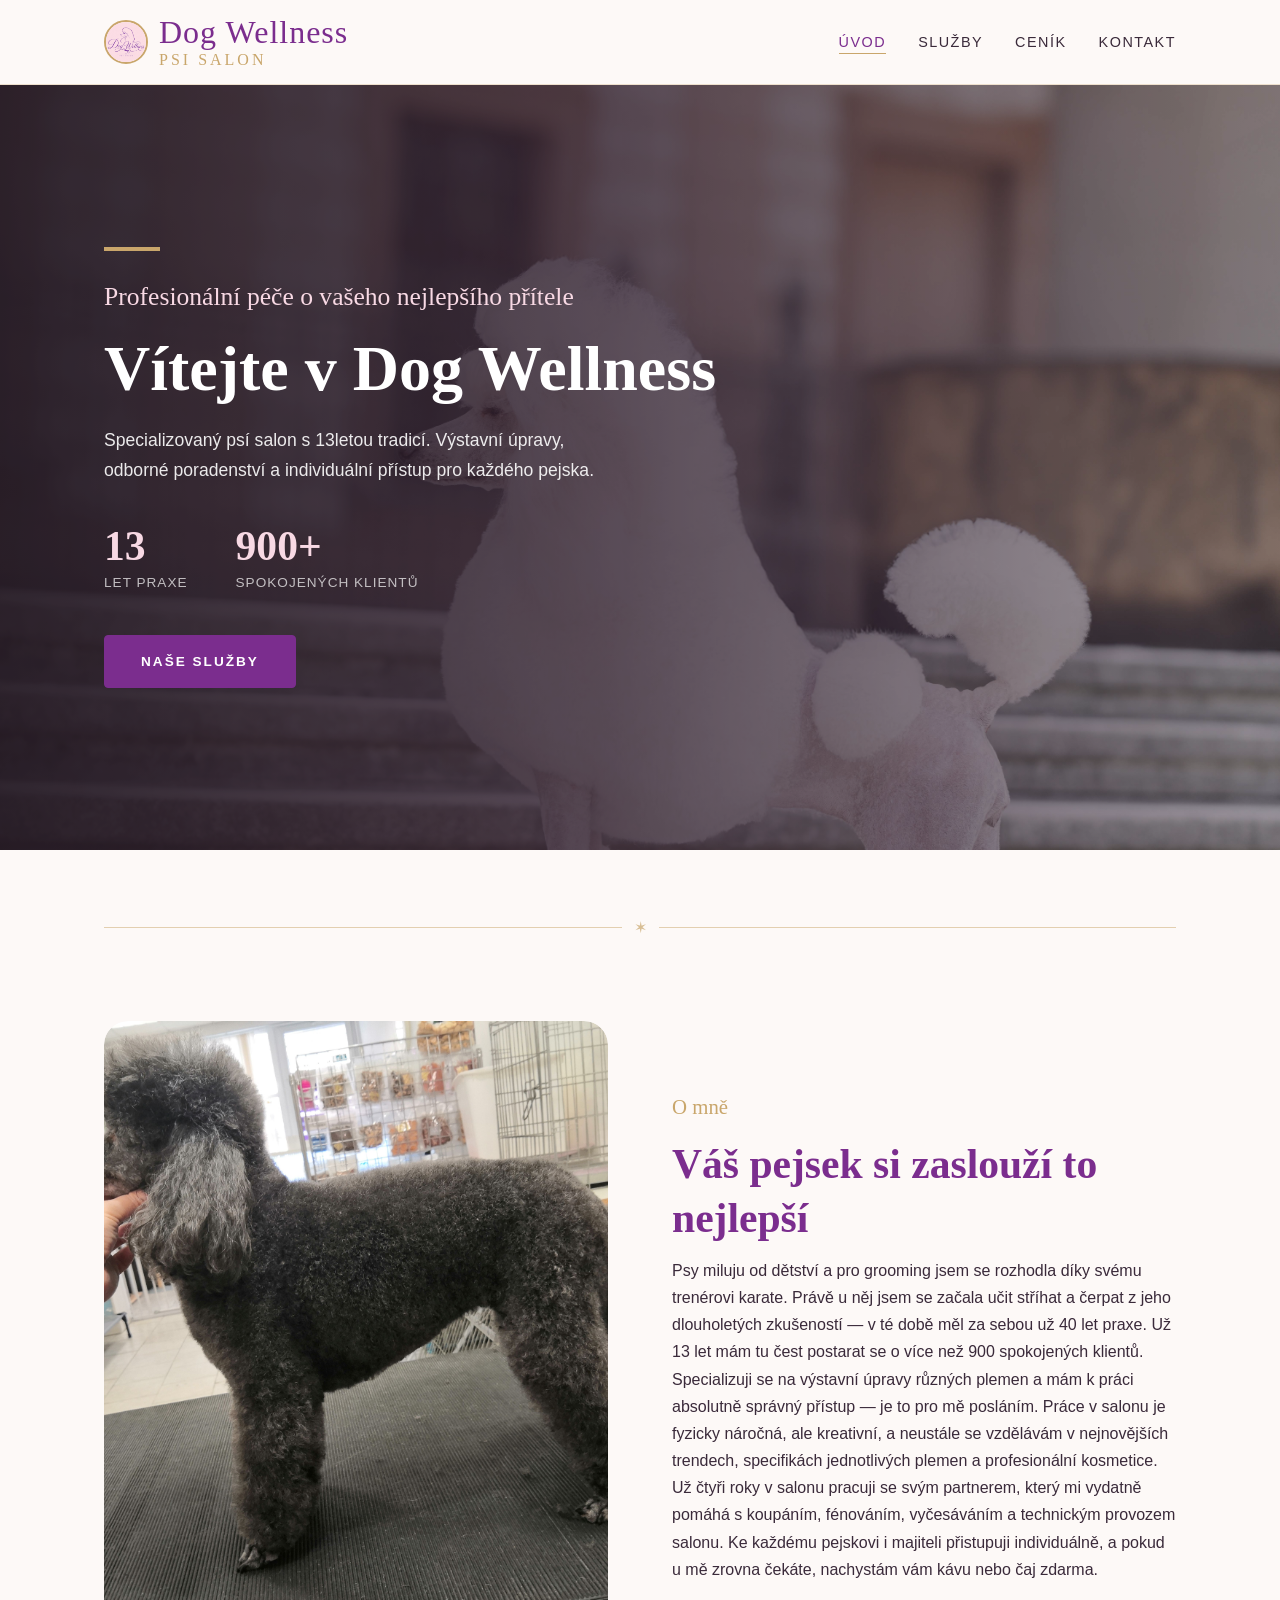
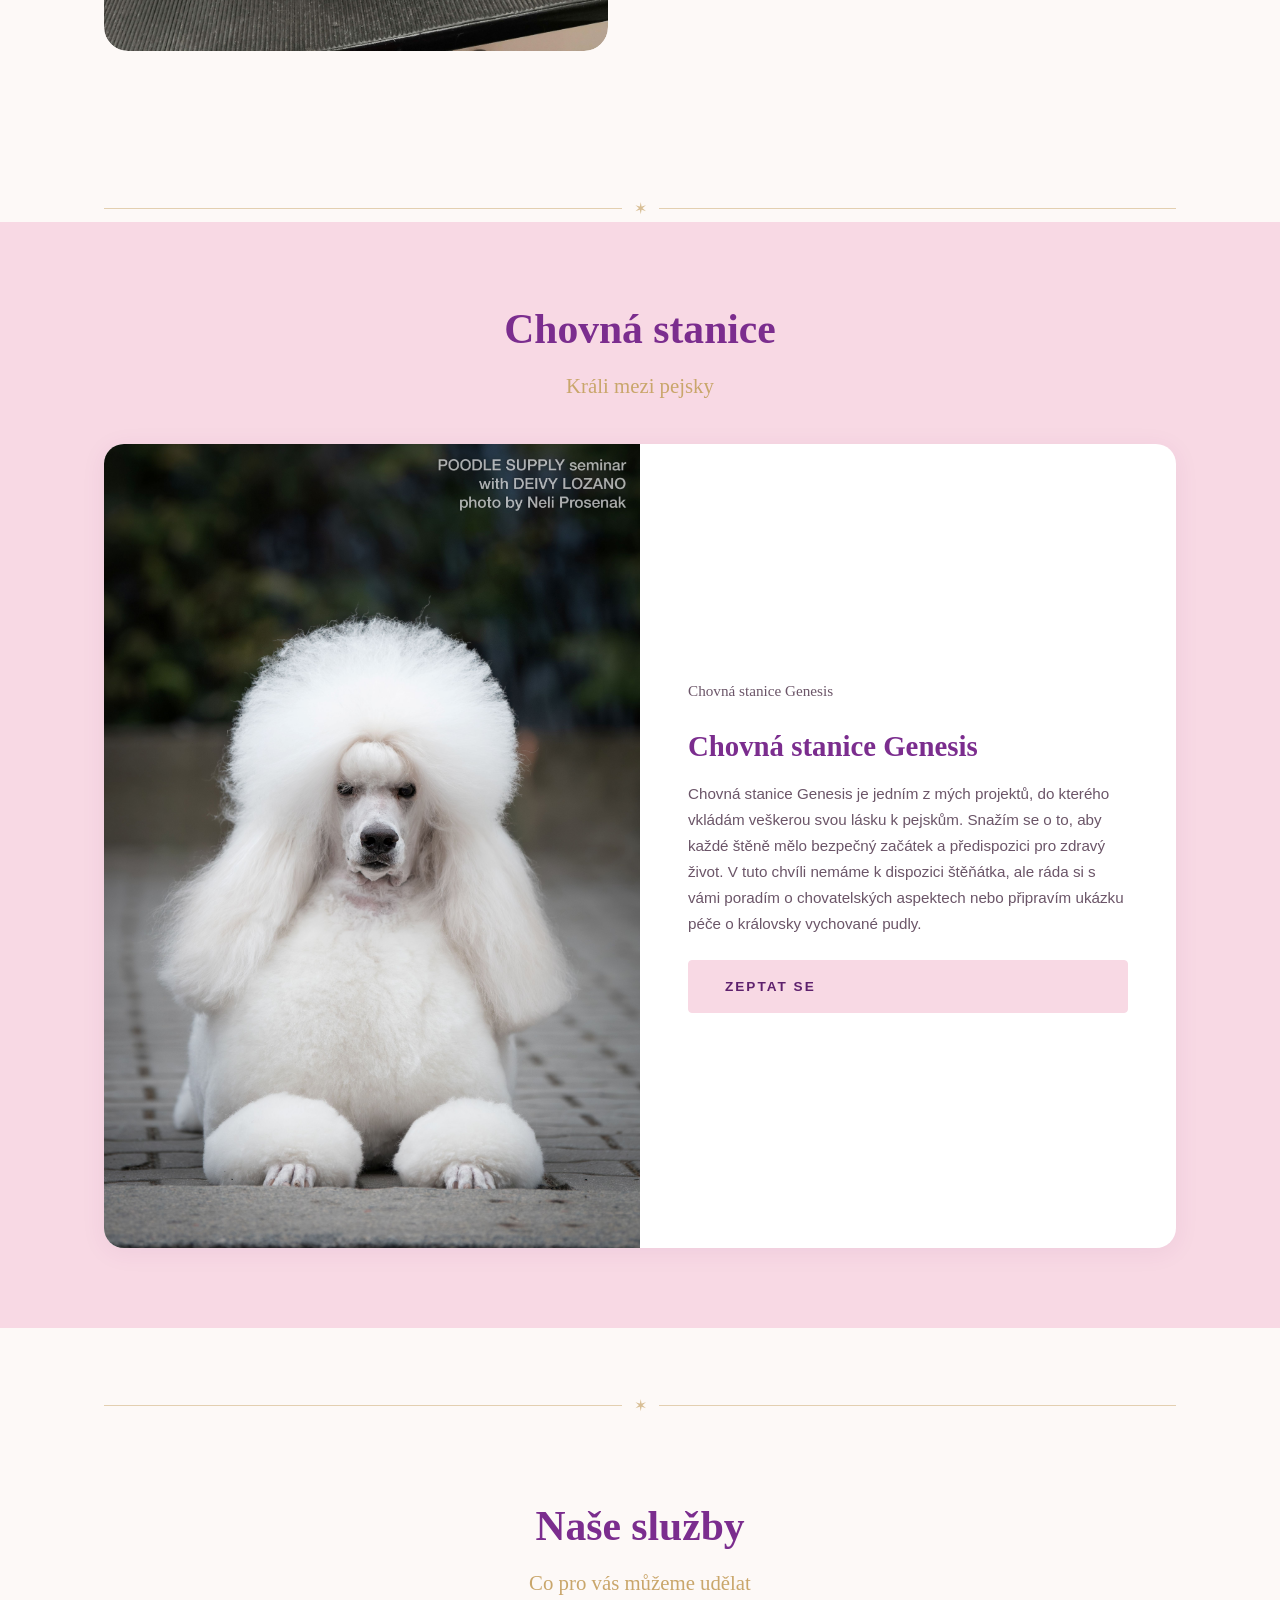
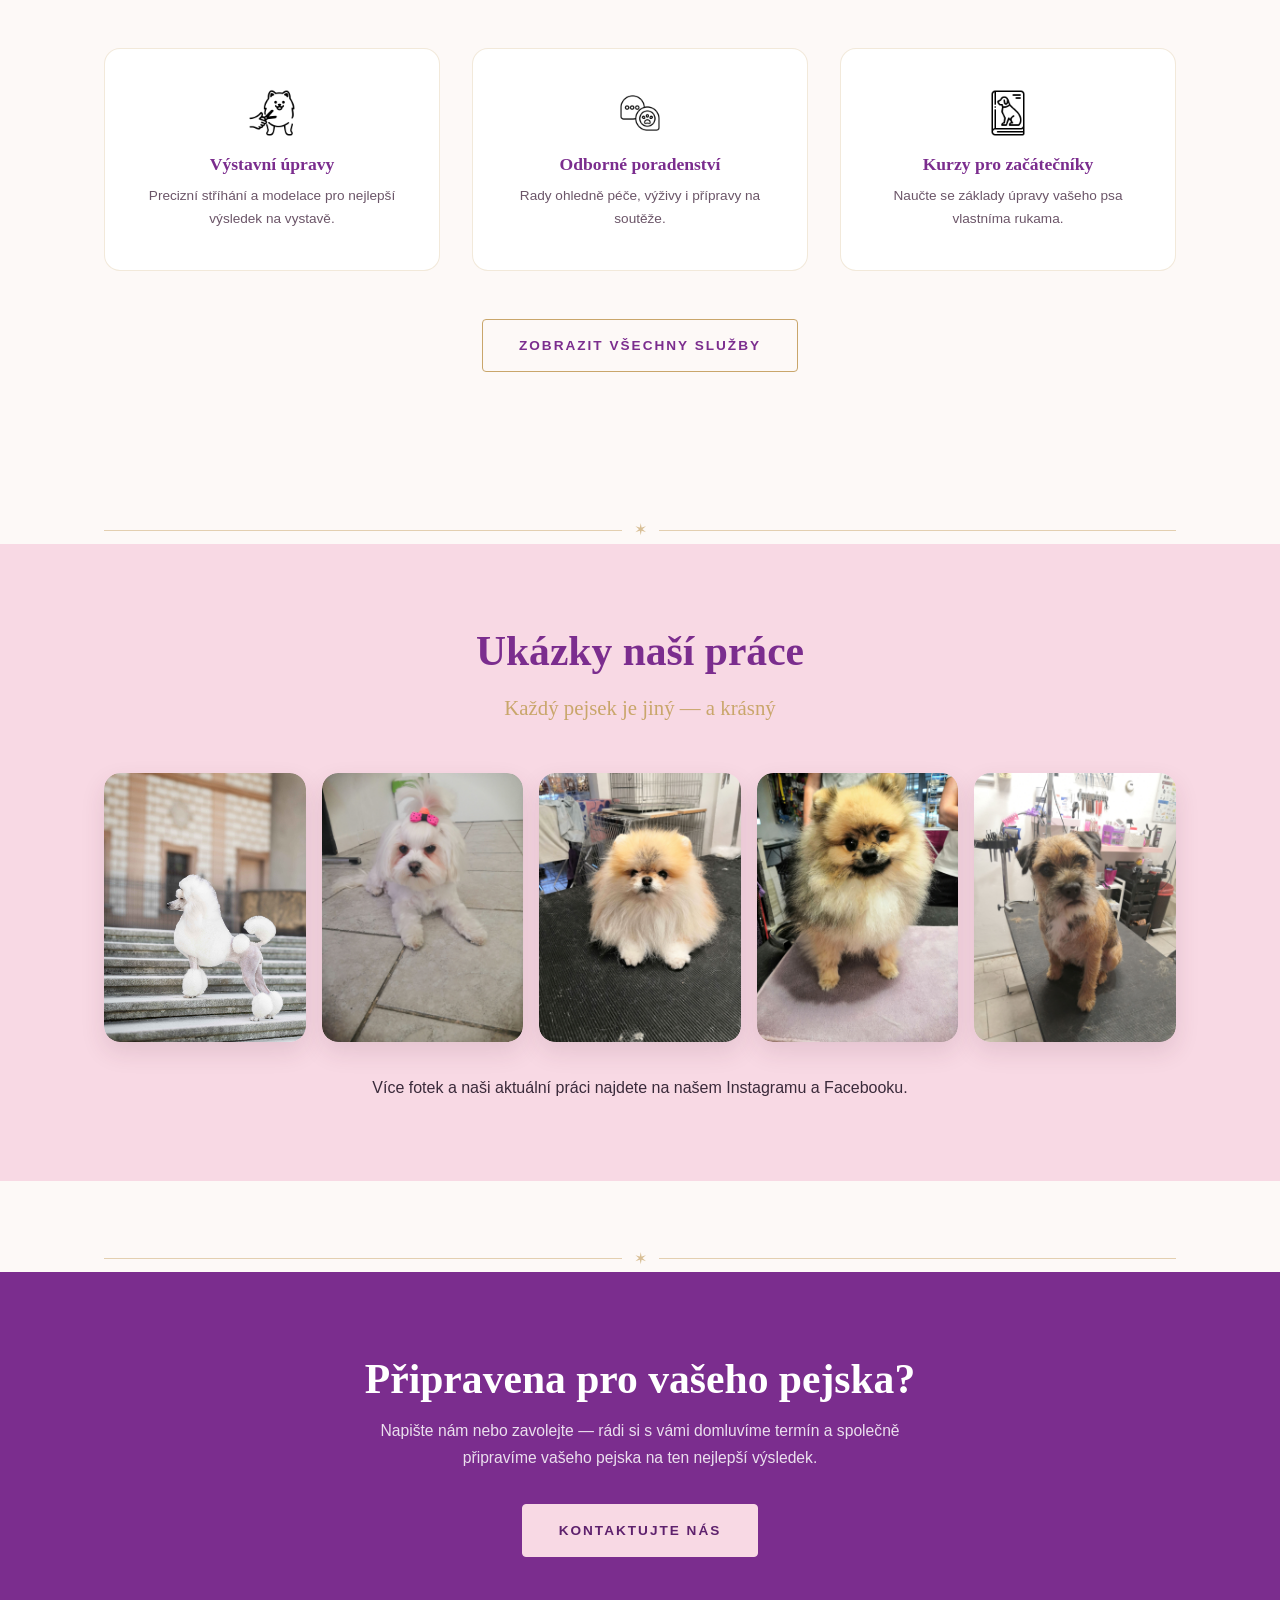
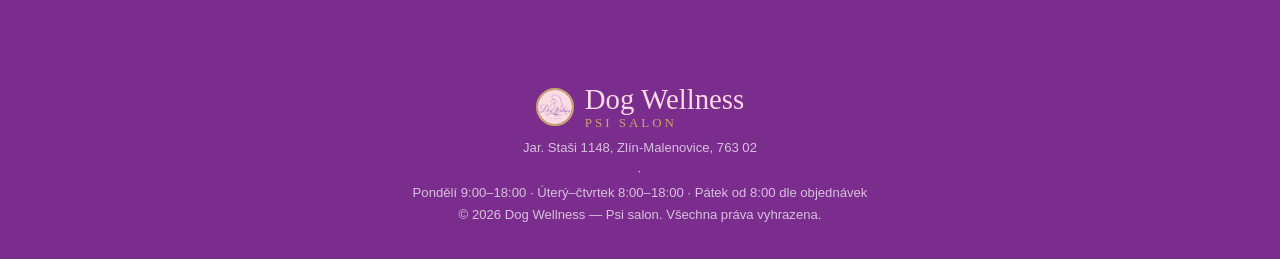
==== commit 48029f3d: "Add files via upload" ====
--- a/index.html
+++ b/index.html
@@ -29,7 +29,7 @@
   <section class="hero">
     <div class="hero-bg">
       <div class="img-slot" style="background: linear-gradient(135deg,#7B2D8E 0%,#9b4daa 50%,#F8D9E4 100%);width:100%;height:100%;min-height:500px;">
-        <img data-src="ukazakapes1.jpg" alt="Bíly pejsek v péči">
+        <img src="ukazakapes1.jpg" alt="Bíly pejsek v péči">
       </div>
     </div>
     <div class="container">
@@ -54,13 +54,13 @@
     <div class="container">
       <div class="about-grid">
         <div class="img-slot about-img-wrap" style="border-radius:24px;background:linear-gradient(160deg,#F8D9E4 0%,#e8c4d4 100%);aspect-ratio:4/5;">
-          <img data-src="IMG_20210225_140106.jpg" alt="Pejsek po úpravě srsti">
+          <img src="IMG_20210225_140106.jpg" alt="Pejsek po úpravě srsti">
         </div>
         <div class="about-text">
           <p class="section-subtitle" style="margin-bottom:12px;">O mně</p>
           <h2 class="section-title">Váš pejsek si zaslouží to nejlepší</h2>
-          <p>Psy miluju od dětství a pro grooming jsem se rozhodla díky svému trenérovi karate, který mi základy doporučil. Už 13 let mám tu čest postarat se o více než 900 spokojených klientů. Specializuji se na výstavní úpravy různých plemen a mám k práci absolutně správný přístup — je to pro mě posláním. Práce v salonu je fyzicky náročná, ale kreativní, a neustále se vzdělávám v nejnovějších trendech, specifika jednotlivých plemen a profesionální kosmetice.</p>
-          <p>Nyní pracuji se svojí výjimečnou partnerkou. Už čtyři roky mi v salonu vydatně pomáhá můj přítel, který se stará o koupání, fénování, vyčesávání a technický provoz salonu. Ke každému pejskovi i majiteli přistupuji individuálně, a pokud u mě zrovna čekáte, nachystám vám kávu nebo čaj zdarma.</p>
+          <p>Psy miluju od dětství a pro grooming jsem se rozhodla díky svému trenérovi karate. Právě u něj jsem se začala učit stříhat a čerpat z jeho dlouholetých zkušeností — v té době měl za sebou už 40 let praxe. Už 13 let mám tu čest postarat se o více než 900 spokojených klientů. Specializuji se na výstavní úpravy různých plemen a mám k práci absolutně správný přístup — je to pro mě posláním. Práce v salonu je fyzicky náročná, ale kreativní, a neustále se vzdělávám v nejnovějších trendech, specifikách jednotlivých plemen a profesionální kosmetice.</p>
+          <p>Už čtyři roky v salonu pracuji se svým partnerem, který mi vydatně pomáhá s koupáním, fénováním, vyčesáváním a technickým provozem salonu. Ke každému pejskovi i majiteli přistupuji individuálně, a pokud u mě zrovna čekáte, nachystám vám kávu nebo čaj zdarma.</p>
         </div>
       </div>
     </div>
@@ -76,12 +76,12 @@
       <p class="section-subtitle" style="text-align:center;margin-bottom:40px;">Králi mezi pejsky</p>
       <div class="breeding-card">
         <div class="img-slot breeding-img-wrap" style="min-height:360px;background:linear-gradient(135deg,#7B2D8E 0%,#9b4daa 100%);">
-          <img data-src="IMG_20210226_084622.jpg" alt="Královský pudl">
+          <img src="chovnastanice.JPG" alt="Chovná stanice Genesis">
         </div>
         <div class="breeding-content">
-          <p class="breeding-badge">Chovná stanice</p>
-          <h3>Genesis of Love — naše chovné linky</h3>
-          <p>Chovná stanice Genesis of Love je jedním z mých projektů, do kterého vkládám veškerou svou lásku k pejskům. Snažím se o to, aby každé štěně mělo bezpečný začátek a předispozici pro zdravý život. V tuto chvíli nemáme k dispozici štěňátka, ale ráda si s vámi poradím o chovatelských aspektech nebo připravím ukázku péče o královsky vychované pudly.</p>
+          <p class="breeding-badge">Chovná stanice Genesis</p>
+          <h3>Chovná stanice Genesis</h3>
+          <p>Chovná stanice Genesis je jedním z mých projektů, do kterého vkládám veškerou svou lásku k pejskům. Snažím se o to, aby každé štěně mělo bezpečný začátek a předispozici pro zdravý život. V tuto chvíli nemáme k dispozici štěňátka, ale ráda si s vámi poradím o chovatelských aspektech nebo připravím ukázku péče o královsky vychované pudly.</p>
           <a href="kontakt.html" class="btn btn-rose">Zeptat se</a>
         </div>
       </div>
@@ -142,6 +142,7 @@
           <img src="IMG_20210917_195032.jpg" alt="Ukázka péče o srst">
         </div>
       </div>
+      <p style="margin-top:32px;">Více fotek a naši aktuální práci najdete na našem Instagramu a Facebooku.</p>
     </div>
   </section>
 
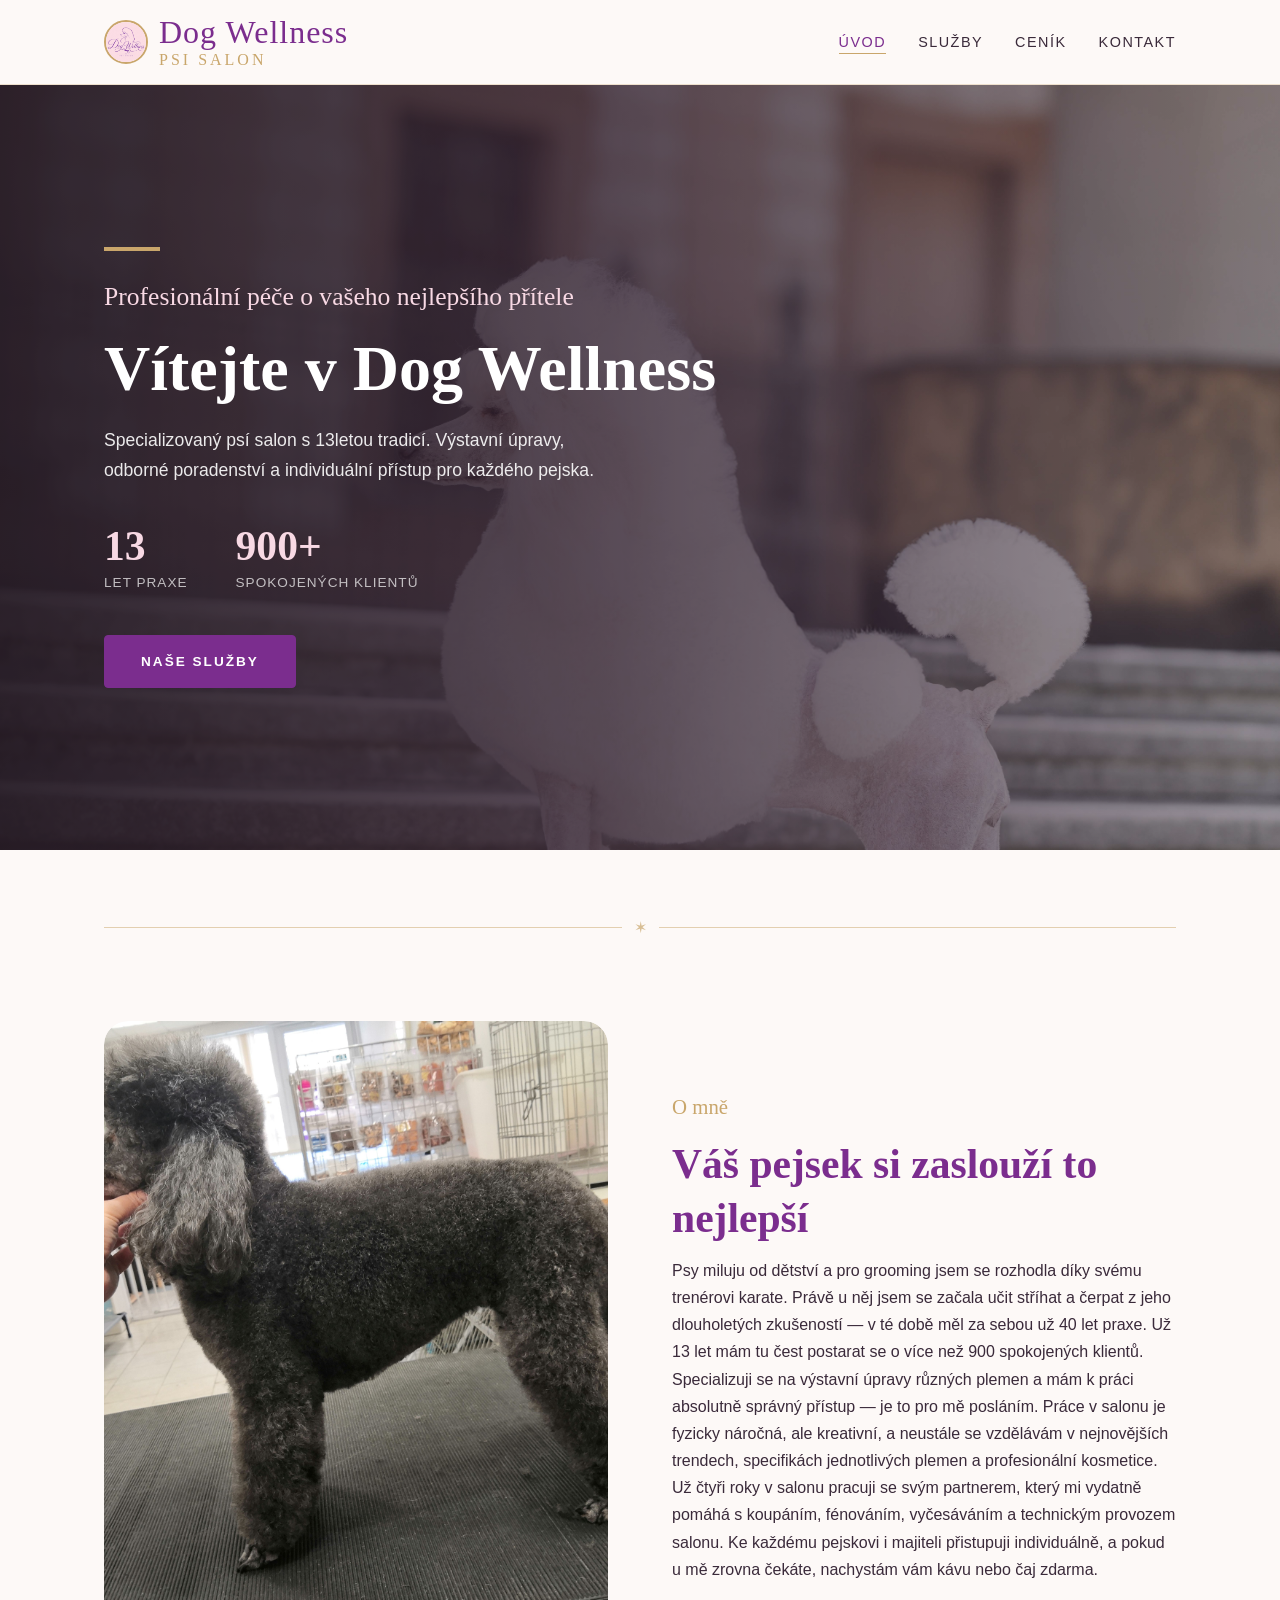
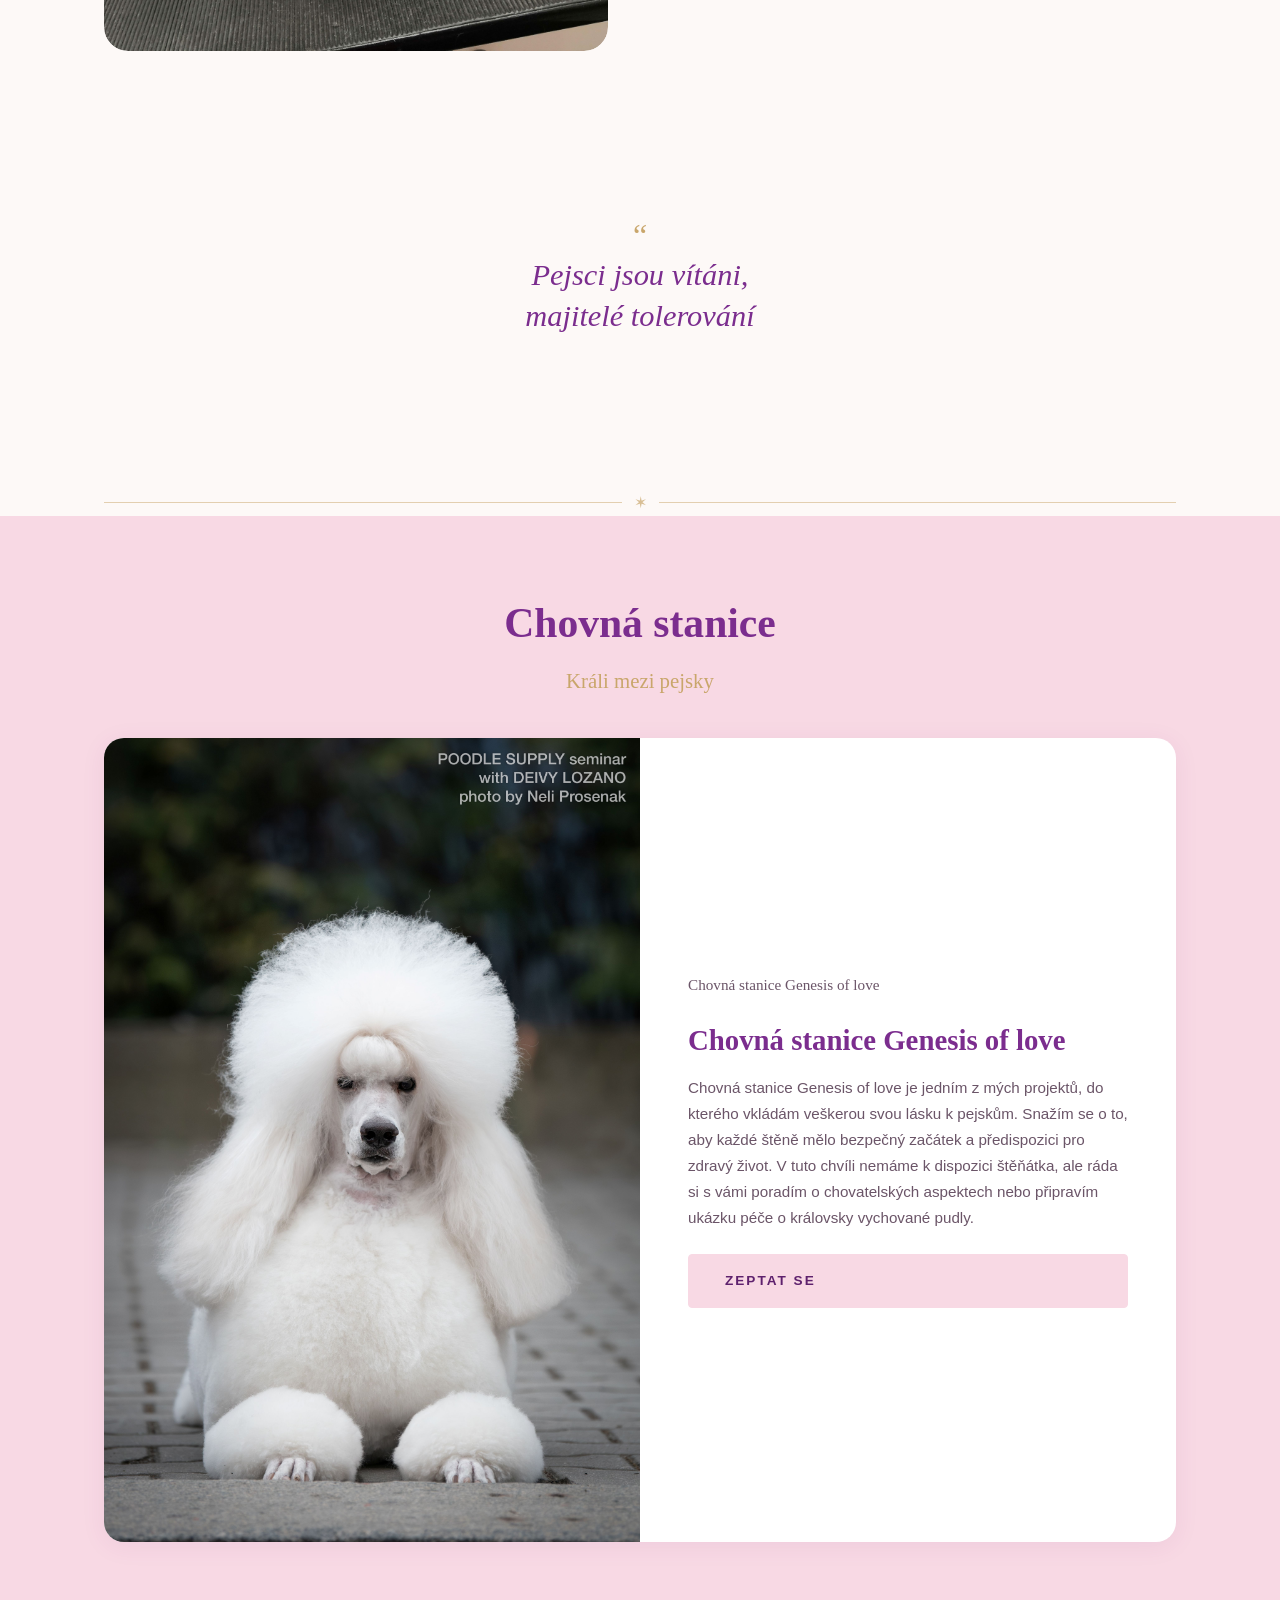
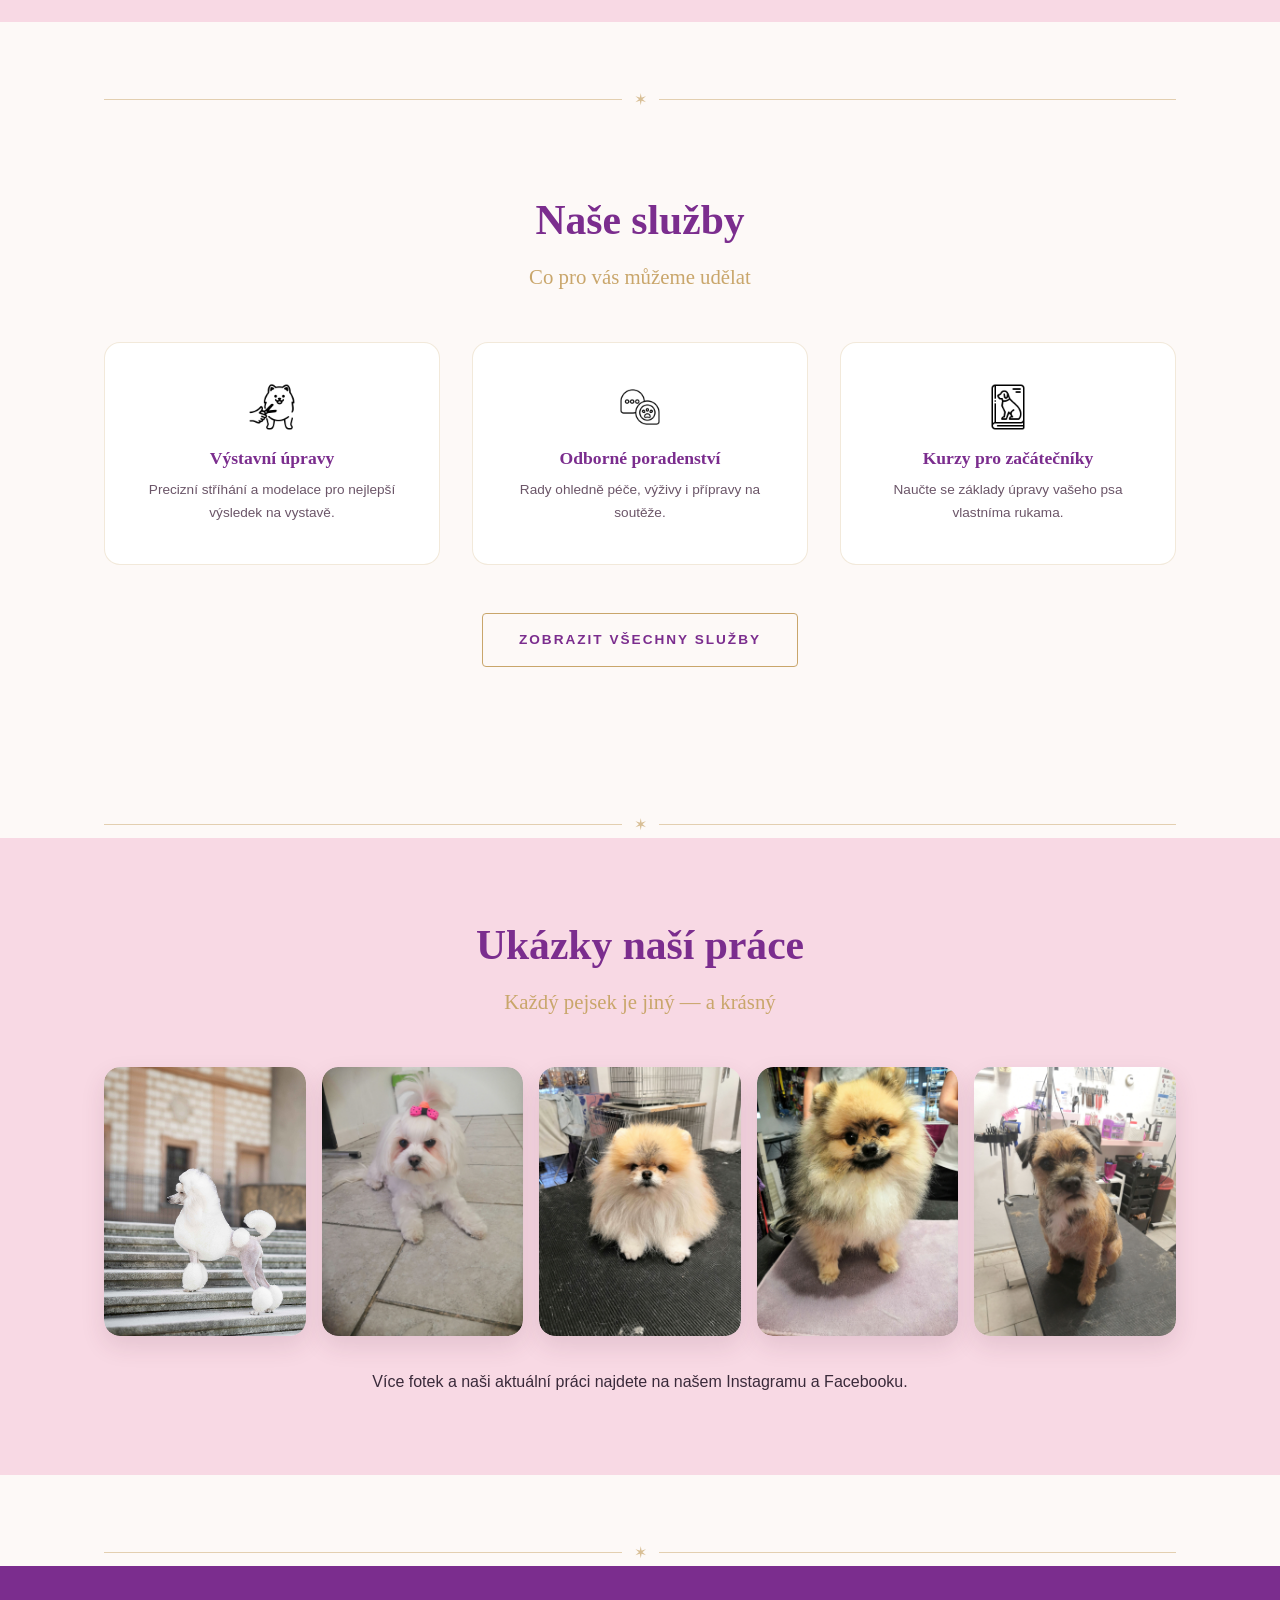
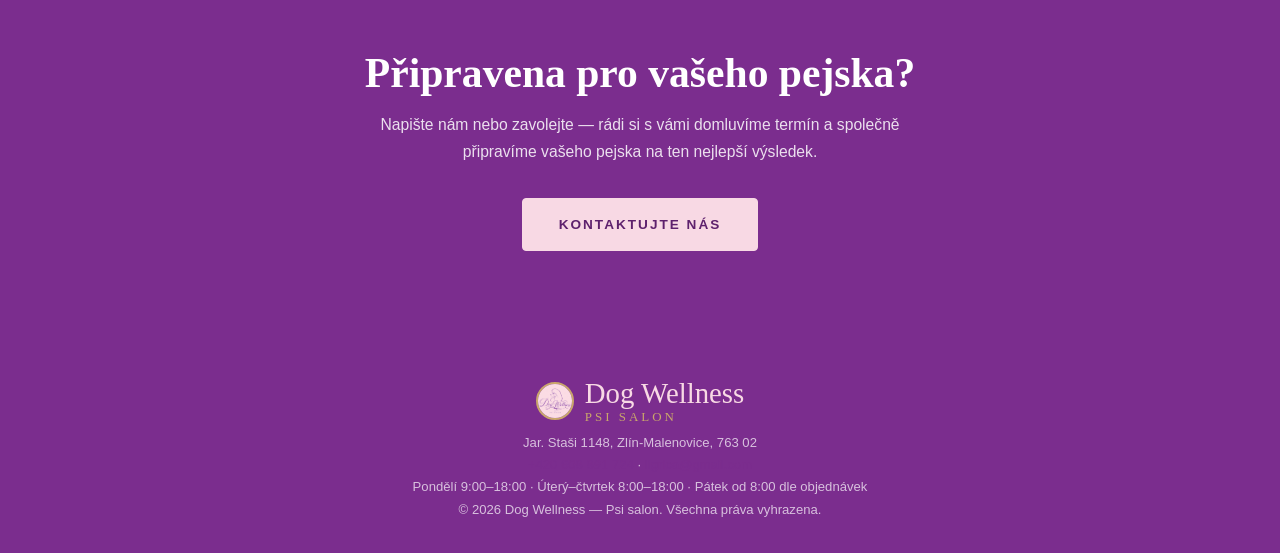
==== commit 5bc95b6a: "Add files via upload" ====
--- a/index.html
+++ b/index.html
@@ -66,6 +66,19 @@
     </div>
   </section>
 
+  <!-- ===== QUOTE ===== -->
+  <section class="section quote-section">
+    <div class="container">
+      <div class="quote-card">
+        <span class="quote-mark" aria-hidden="true">“</span>
+        <blockquote>
+          Pejsci jsou vítáni,<br>
+          majitelé tolerování
+        </blockquote>
+      </div>
+    </div>
+  </section>
+
   <!-- ===== DIVIDER ===== -->
   <div class="section-divider"><span class="star">&#10038;</span></div>
 
@@ -79,9 +92,9 @@
           <img src="chovnastanice.JPG" alt="Chovná stanice Genesis">
         </div>
         <div class="breeding-content">
-          <p class="breeding-badge">Chovná stanice Genesis</p>
-          <h3>Chovná stanice Genesis</h3>
-          <p>Chovná stanice Genesis je jedním z mých projektů, do kterého vkládám veškerou svou lásku k pejskům. Snažím se o to, aby každé štěně mělo bezpečný začátek a předispozici pro zdravý život. V tuto chvíli nemáme k dispozici štěňátka, ale ráda si s vámi poradím o chovatelských aspektech nebo připravím ukázku péče o královsky vychované pudly.</p>
+          <p class="breeding-badge">Chovná stanice Genesis of love</p>
+          <h3>Chovná stanice Genesis of love</h3>
+          <p>Chovná stanice Genesis of love je jedním z mých projektů, do kterého vkládám veškerou svou lásku k pejskům. Snažím se o to, aby každé štěně mělo bezpečný začátek a předispozici pro zdravý život. V tuto chvíli nemáme k dispozici štěňátka, ale ráda si s vámi poradím o chovatelských aspektech nebo připravím ukázku péče o královsky vychované pudly.</p>
           <a href="kontakt.html" class="btn btn-rose">Zeptat se</a>
         </div>
       </div>
--- a/style.css
+++ b/style.css
@@ -159,6 +159,39 @@
 .btn-outline:hover { background: var(--gold); color: var(--white); }
 .btn-rose { background: var(--rose); color: var(--plum-dark); border: 1px solid var(--rose); }
 .btn-rose:hover { background: #f0c4d4; border-color: #f0c4d4; }
+
+/* ===== QUOTE ===== */
+.quote-section {
+  background: var(--cream);
+  color: var(--text);
+  padding: 22px 0 8px;
+}
+.quote-card {
+  max-width: 620px;
+  margin: 0 auto;
+  text-align: center;
+  padding: 8px 20px;
+  border: none;
+  border-radius: 0;
+  background: transparent;
+  box-shadow: none;
+}
+.quote-card blockquote {
+  font-family: 'Parisienne', cursive;
+  font-size: clamp(1.5rem, 2.5vw, 1.9rem);
+  color: var(--plum);
+  line-height: 1.35;
+  font-style: italic;
+  font-weight: 400;
+}
+.quote-mark {
+  display: block;
+  font-family: 'Parisienne', cursive;
+  font-size: 2rem;
+  color: var(--gold);
+  line-height: 1;
+  margin-bottom: 4px;
+}
 
 /* ===== SECTIONS ===== */
 .section { padding: 80px 0; }
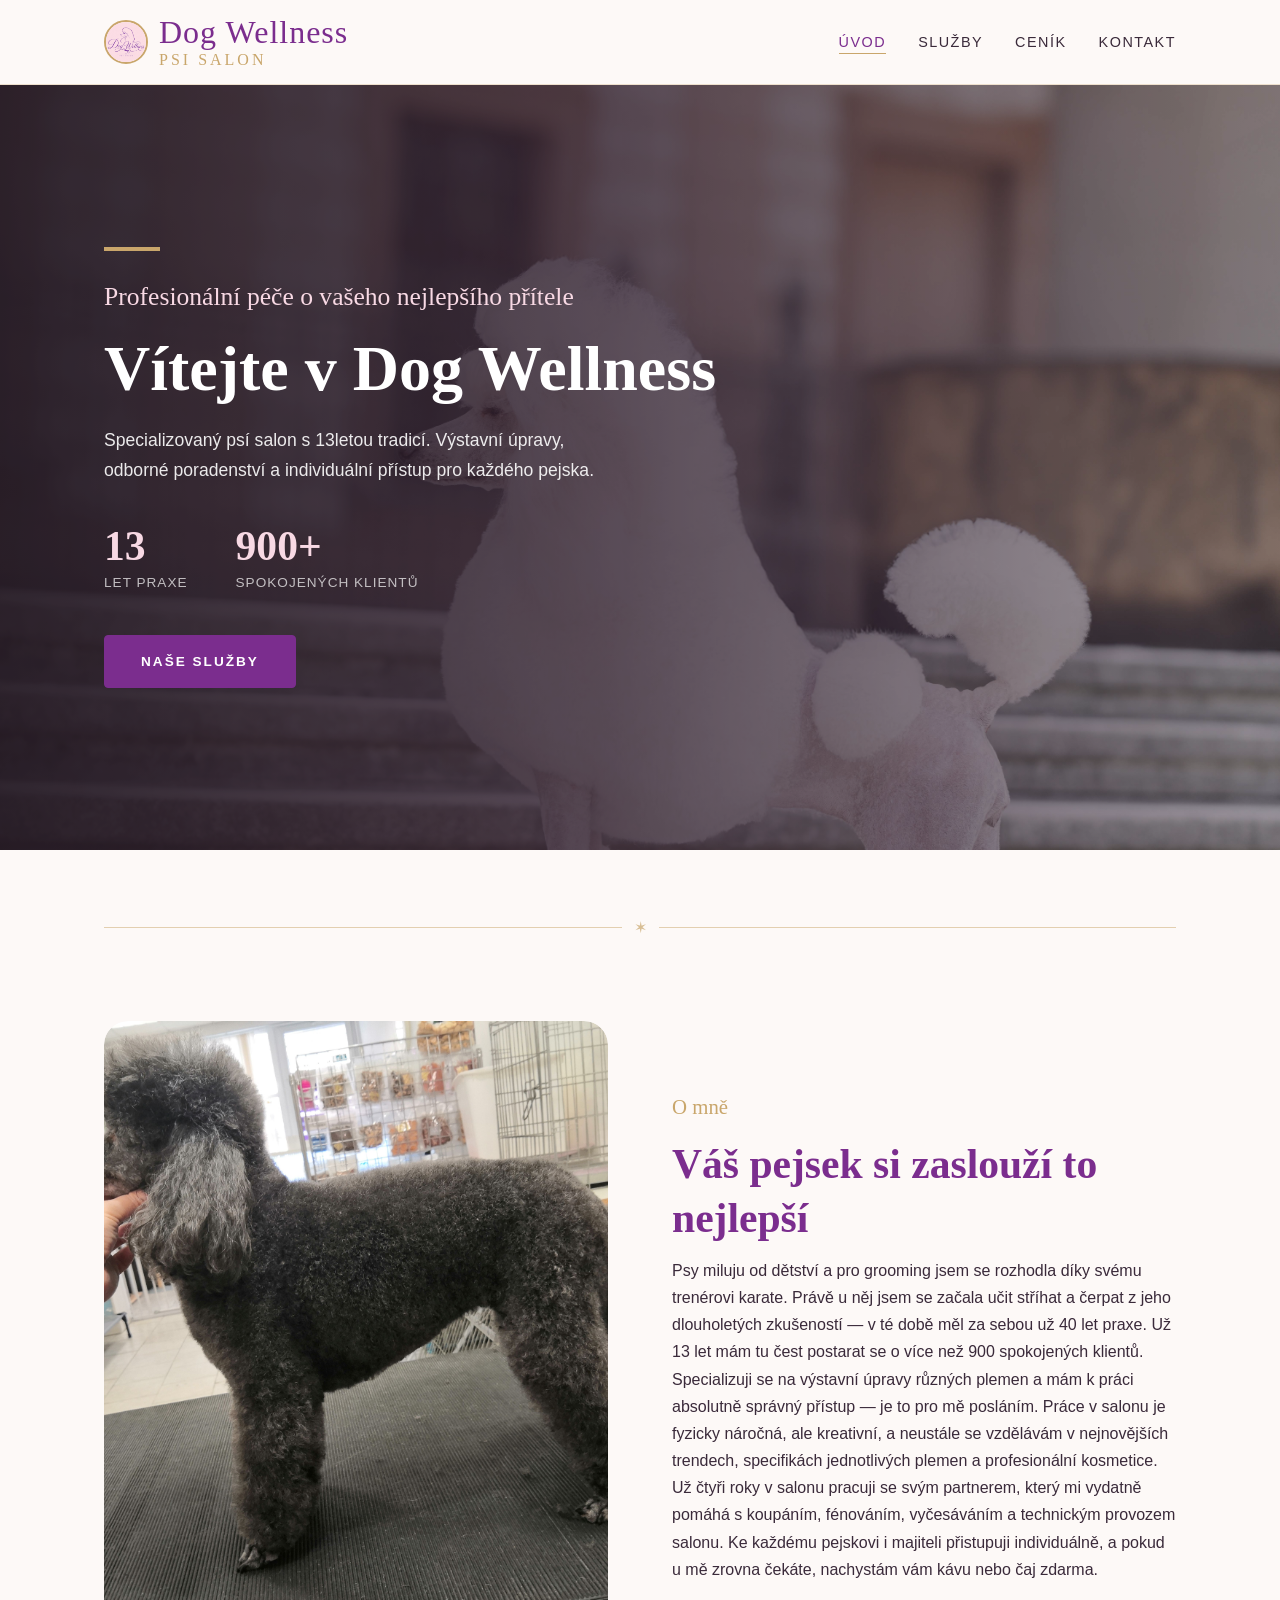
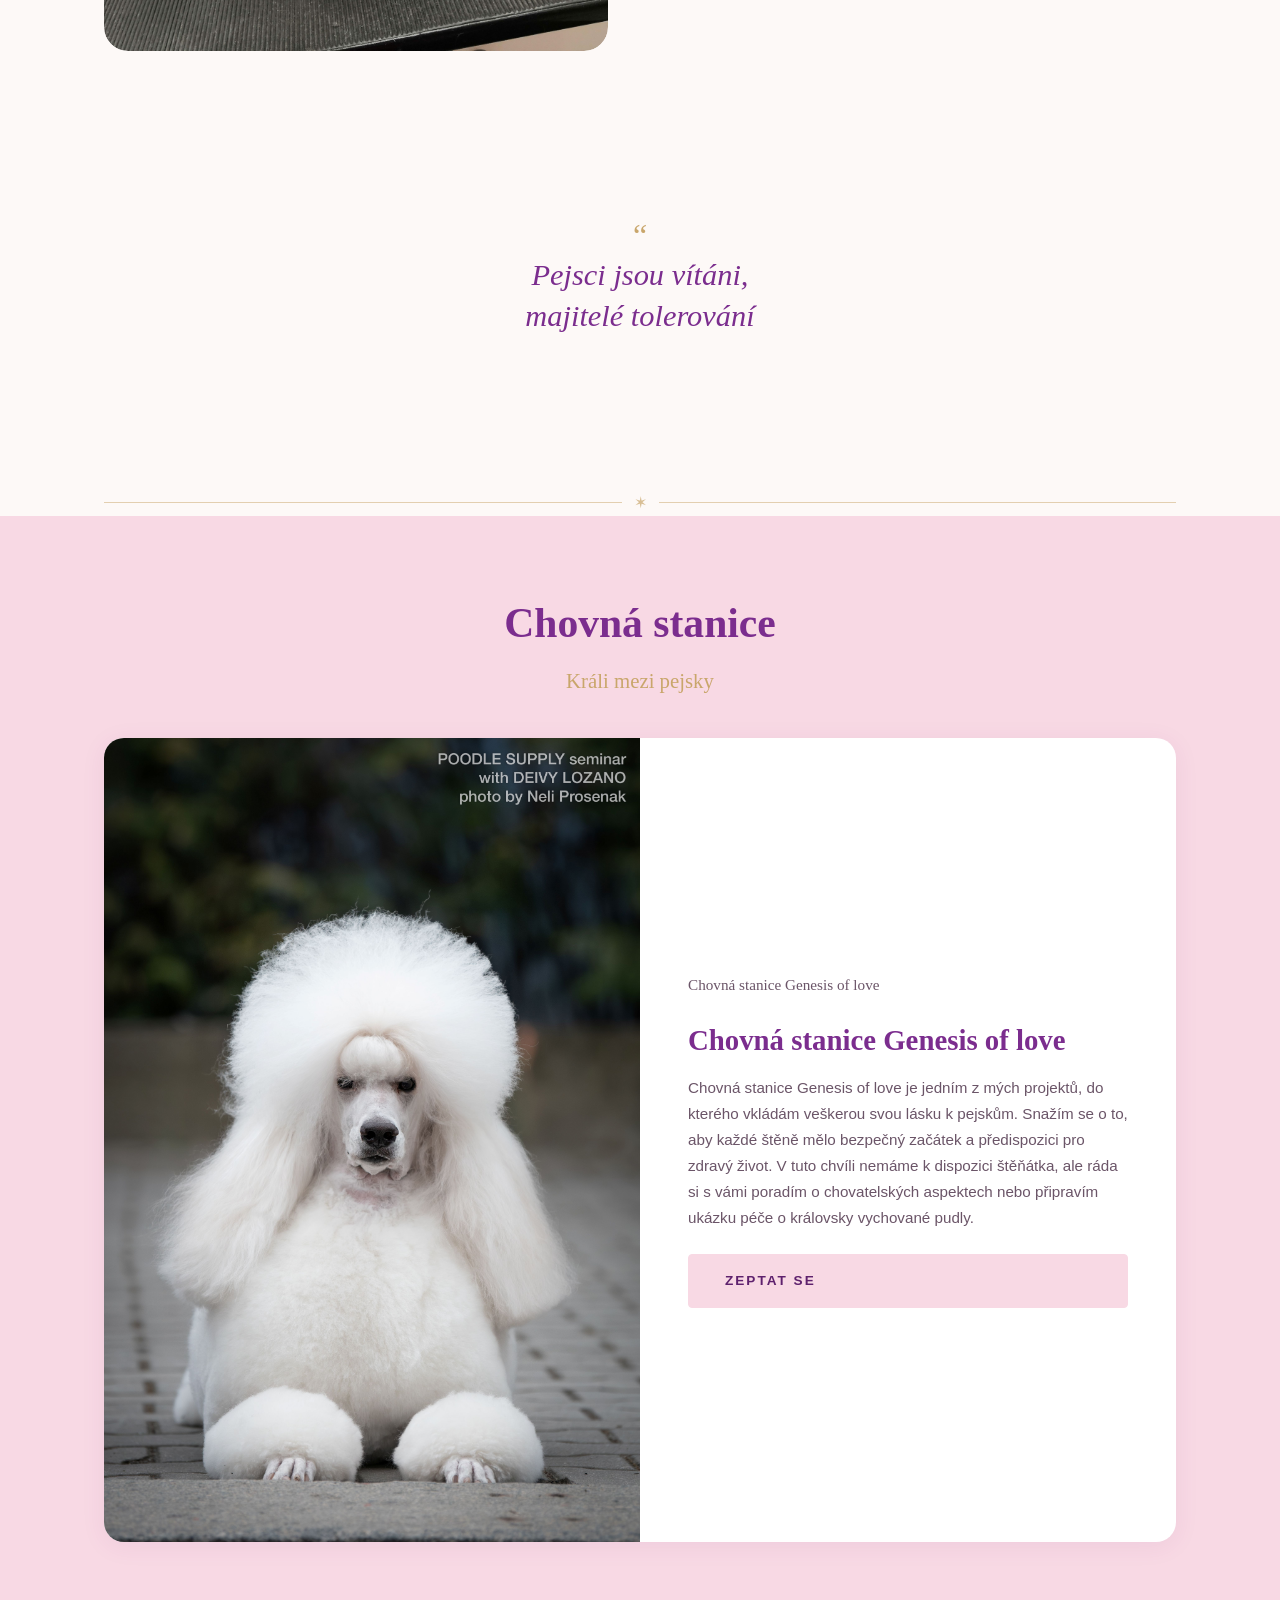
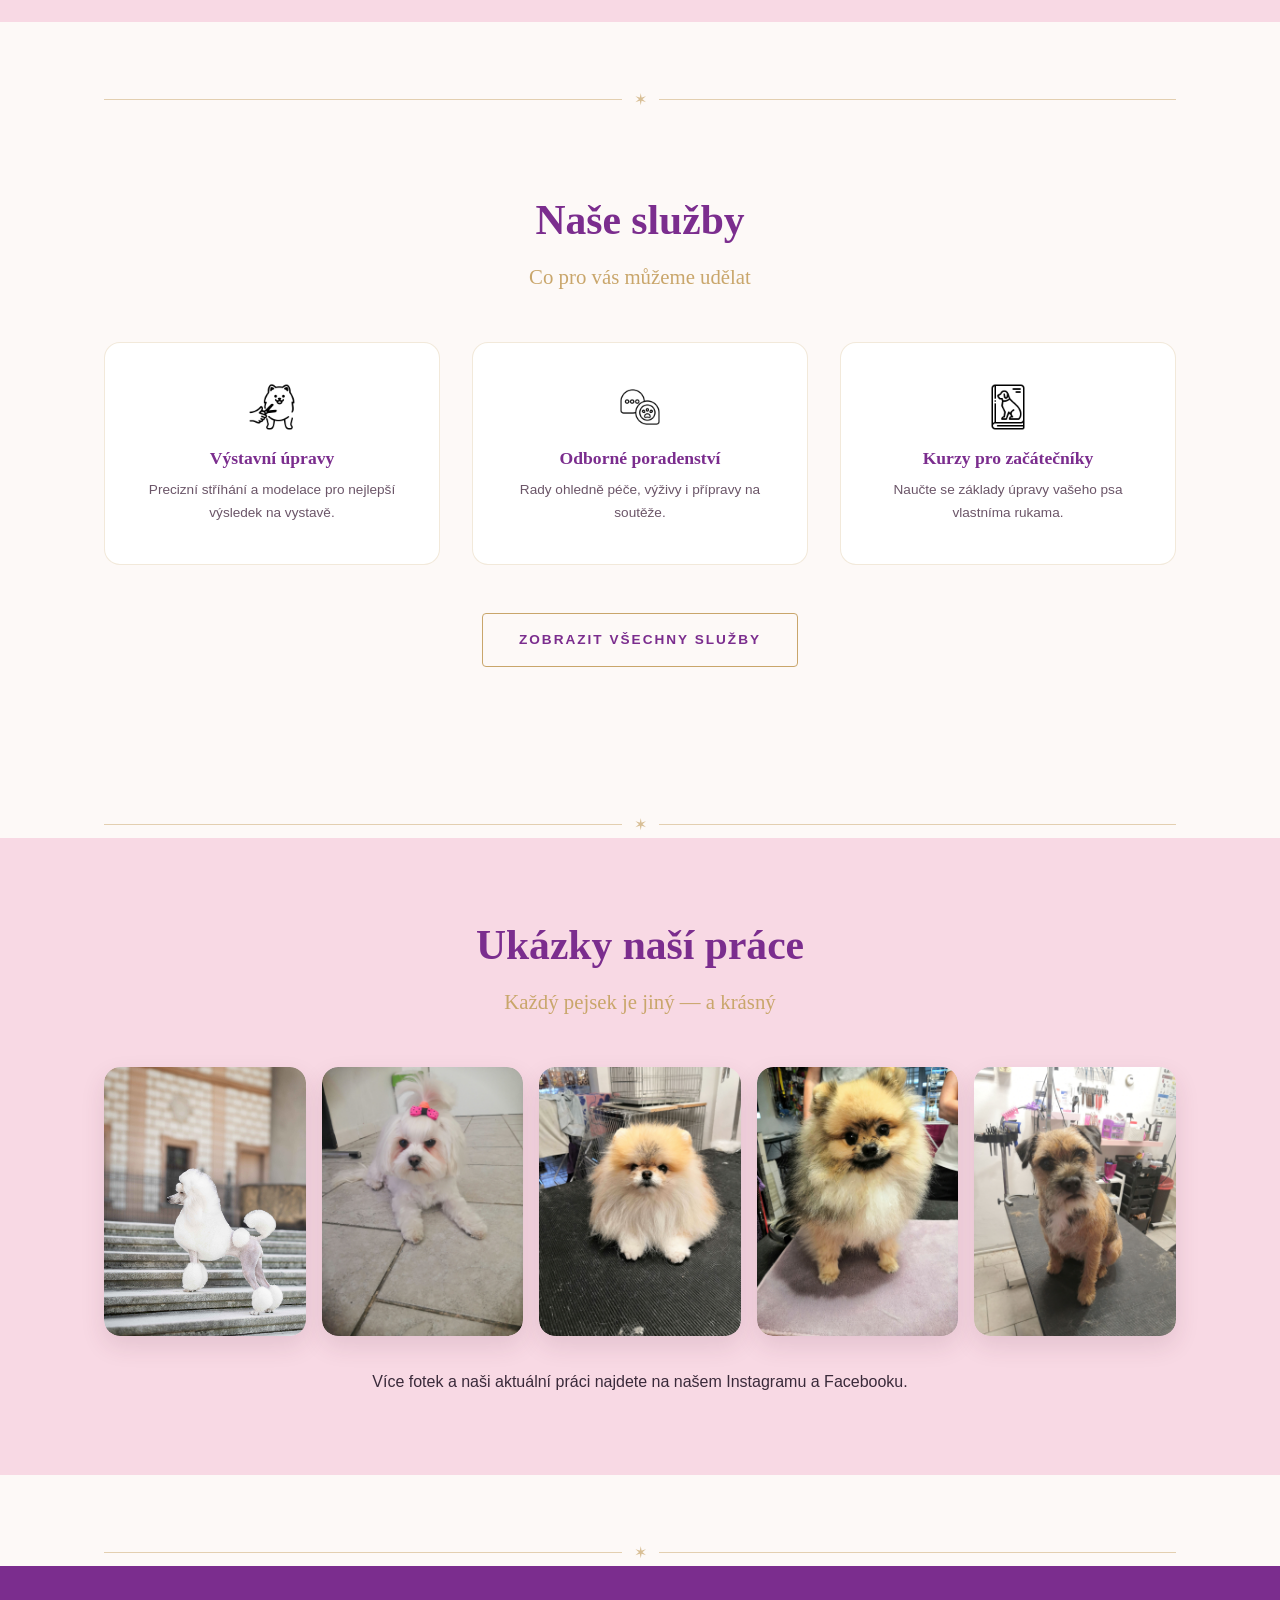
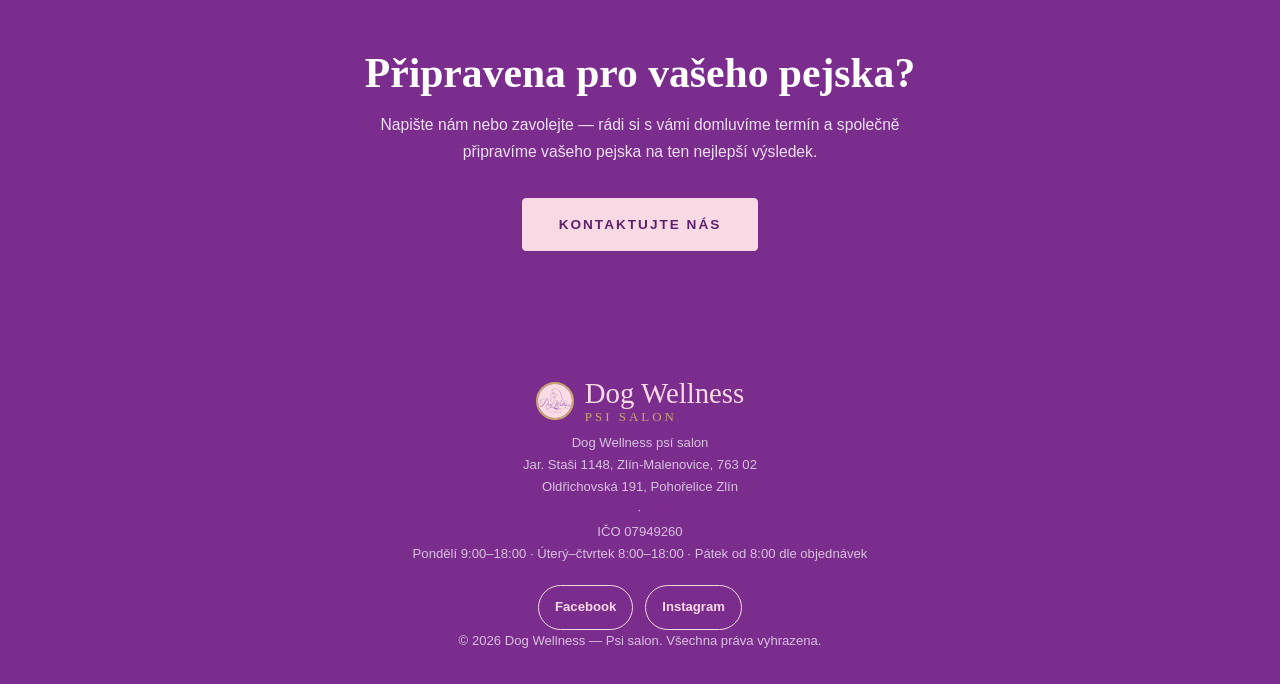
==== commit c6385939: "Add files via upload" ====
--- a/index.html
+++ b/index.html
@@ -178,7 +178,11 @@
         <img src="logo.jpg" alt="Dog Wellness logo">
         <span class="brand-name">Dog Wellness<small>Psi salon</small></span>
       </div>
-      <p>Jar. Staši 1148, Zlín-Malenovice, 763 02<br><a href="tel:+420608891724">+420 608 891 724</a> · <a href="mailto:ligrica@gmail.com">ligrica@gmail.com</a><br>Pondělí 9:00–18:00 · Úterý–čtvrtek 8:00–18:00 · Pátek od 8:00 dle objednávek</p>
+      <p>Dog Wellness psí salon<br>Jar. Staši 1148, Zlín-Malenovice, 763 02<br>Oldřichovská 191, Pohořelice Zlín<br><a href="tel:+420608891724">+420 608 891 724</a> · <a href="mailto:ligrica@gmail.com">ligrica@gmail.com</a><br>IČO 07949260<br>Pondělí 9:00–18:00 · Úterý–čtvrtek 8:00–18:00 · Pátek od 8:00 dle objednávek</p>
+      <div class="footer-social-links">
+        <a class="social-link footer-social-link" href="https://www.facebook.com/Dogwellnesspsisalon/?locale=cs_CZ" target="_blank" rel="noopener" aria-label="Facebook">Facebook</a>
+        <a class="social-link footer-social-link" href="https://www.instagram.com/dogwellnesspsisalon/" target="_blank" rel="noopener" aria-label="Instagram">Instagram</a>
+      </div>
       <p>&copy; 2026 Dog Wellness — Psi salon. Všechna práva vyhrazena.</p>
     </div>
   </footer>
--- a/style.css
+++ b/style.css
@@ -281,9 +281,33 @@
 /* ===== CONTACT ===== */
 .contact-grid { display: grid; grid-template-columns: 1fr 1fr; gap: 64px; margin-top: 48px; }
 .contact-info h3 { font-size: 1.2rem; margin-bottom: 20px; }
-.contact-detail { display: flex; gap: 12px; margin-bottom: 20px; align-items: flex-start; }
+.contact-info {
+  text-align: center;
+}
+.contact-detail {
+  display: flex;
+  gap: 12px;
+  margin-bottom: 20px;
+  align-items: flex-start;
+  justify-content: center;
+}
 .contact-detail-label { font-weight: 600; color: var(--plum); min-width: 80px; font-size: .9rem; }
 .contact-detail-value { font-size: .92rem; color: var(--text-light); }
+
+.contact-social-links,
+.footer-social-links { display: flex; flex-wrap: wrap; gap: 12px; align-items: center; justify-content: center; margin-top: 20px; }
+.contact-social-links { justify-content: center; }
+.social-link {
+  display: inline-flex; align-items: center; justify-content: center;
+  padding: 10px 16px; border-radius: 999px; border: 1px solid var(--gold);
+  font-size: .82rem; font-weight: 600; color: var(--plum); background: var(--white);
+  transition: background .25s ease, color .25s ease, transform .25s ease;
+}
+.social-link:hover { background: var(--plum); color: var(--white); }
+.footer-social-links .social-link {
+  background: transparent; border-color: var(--rose); color: var(--rose);
+}
+.footer-social-links .social-link:hover { background: var(--rose); color: var(--plum-dark); }
 
 .contact-form { background: var(--white); border-radius: 16px; padding: 40px; box-shadow: 0 2px 16px rgba(123,45,142,.06); }
 .form-group { margin-bottom: 24px; }
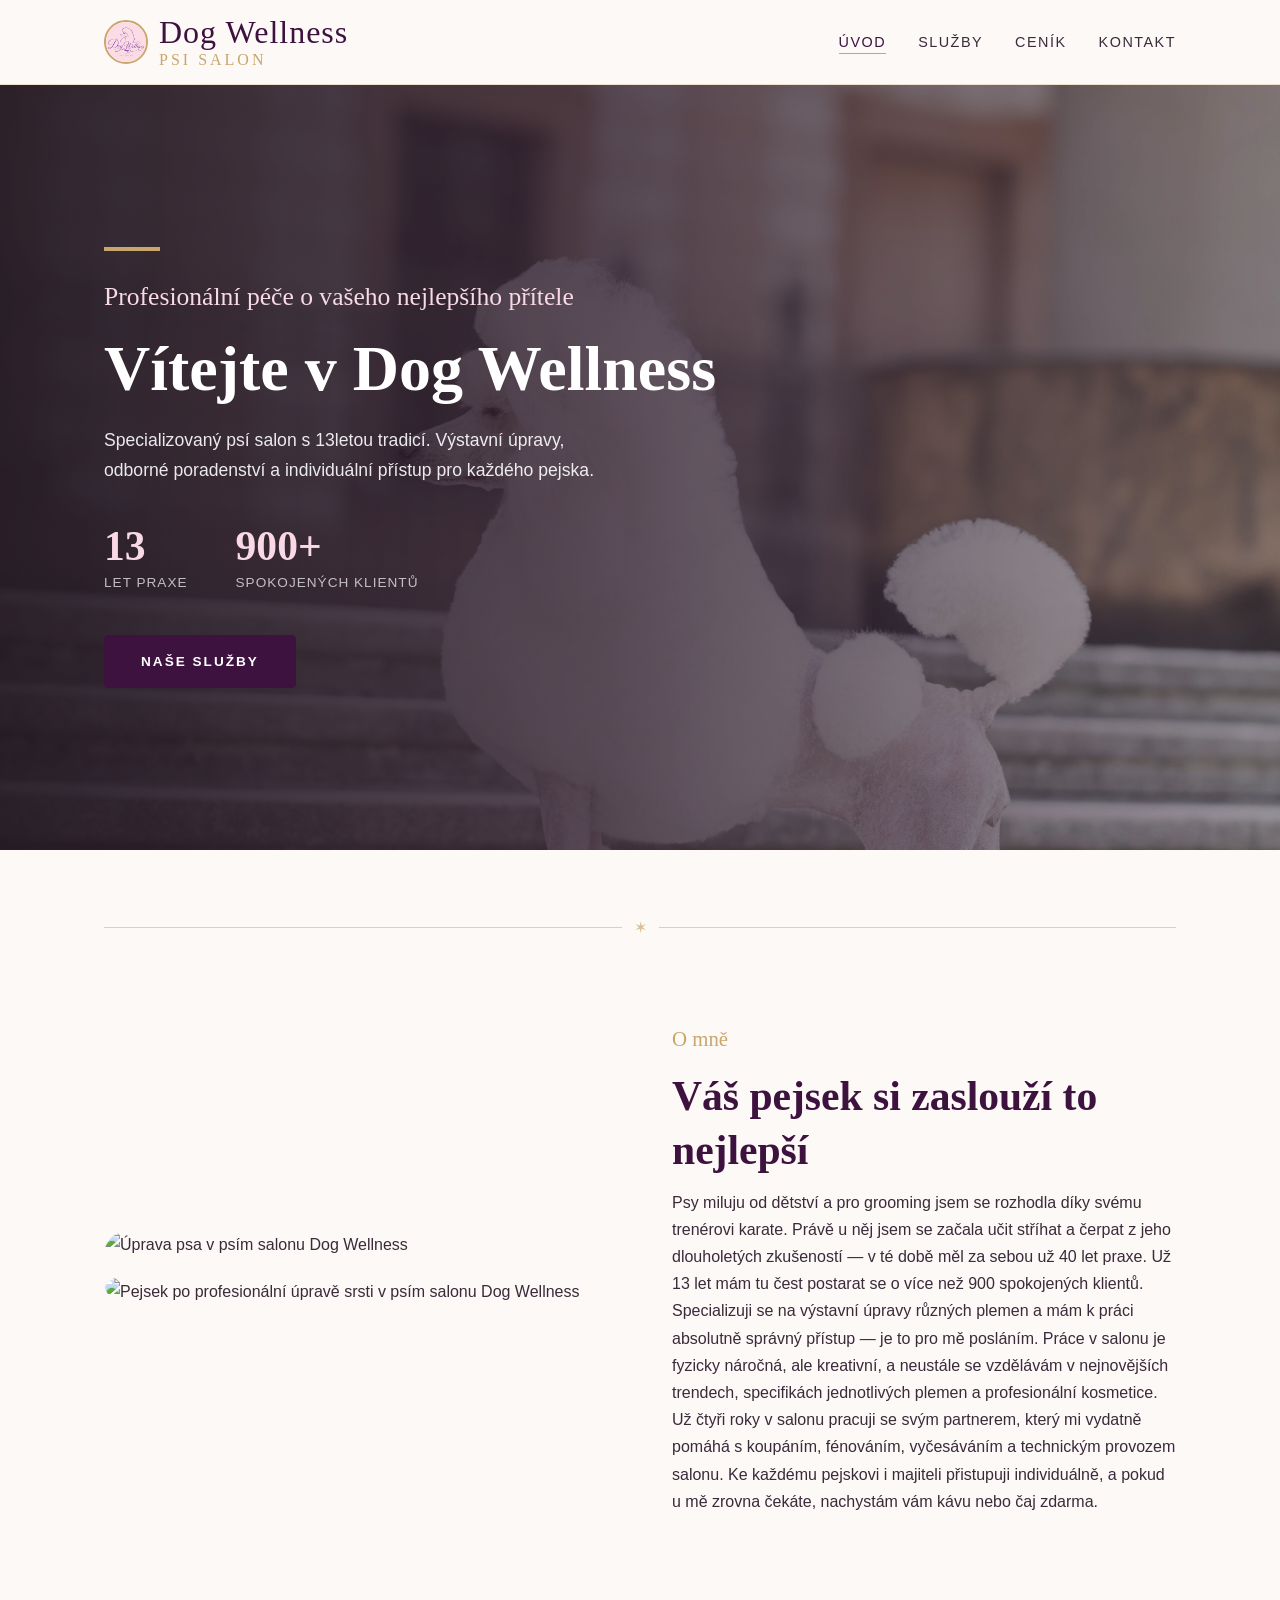
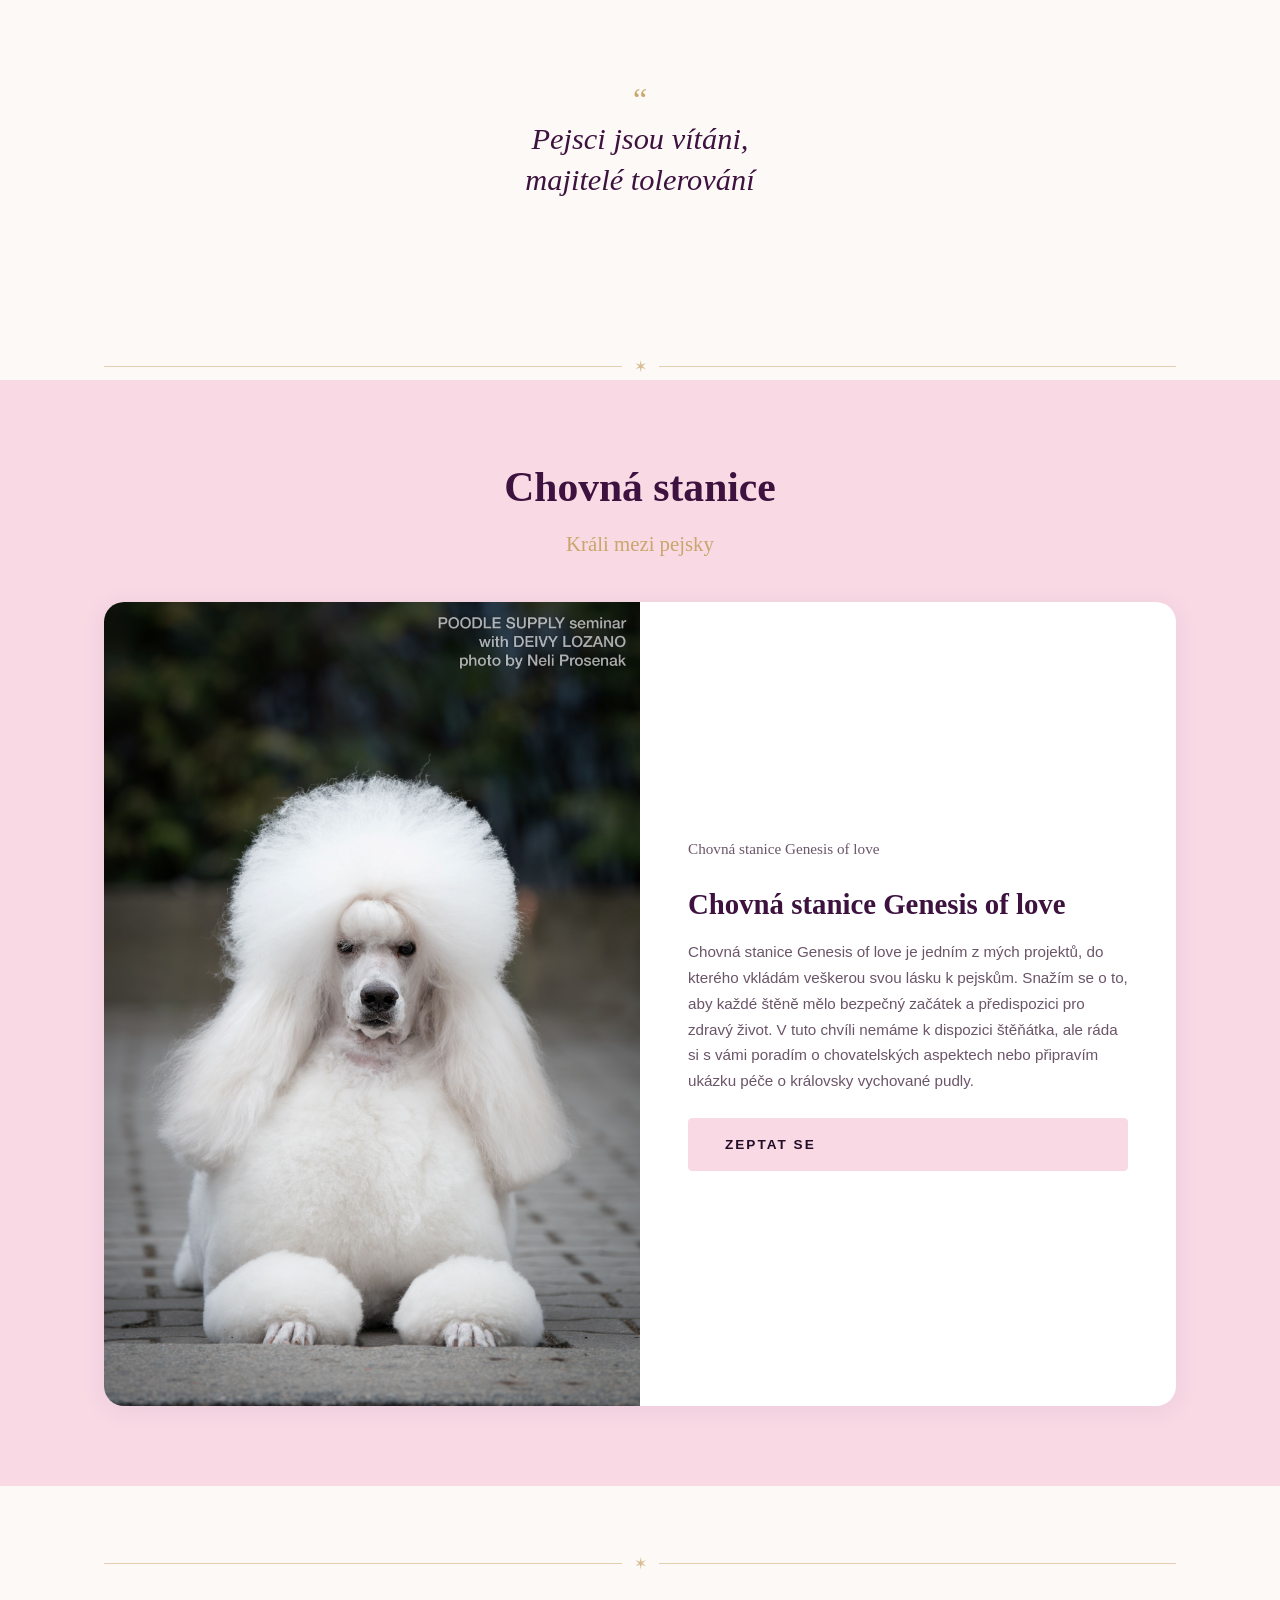
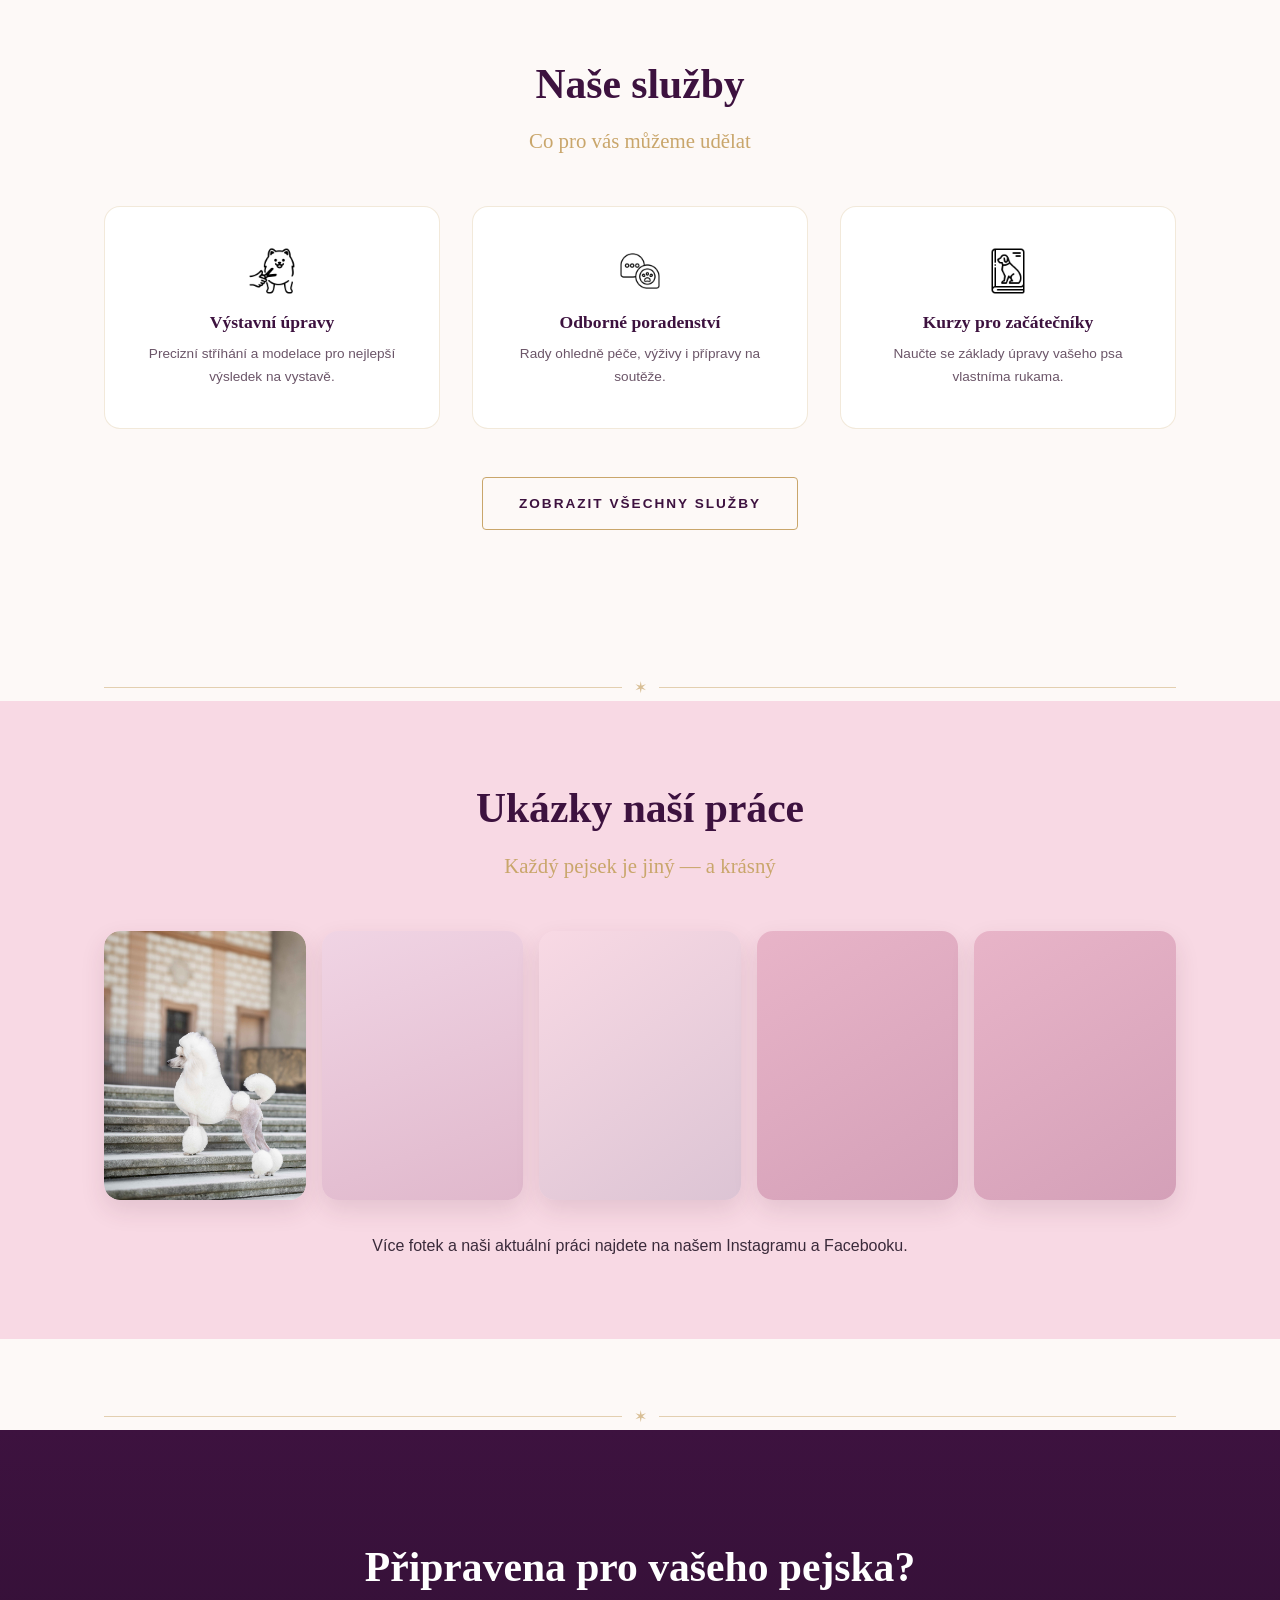
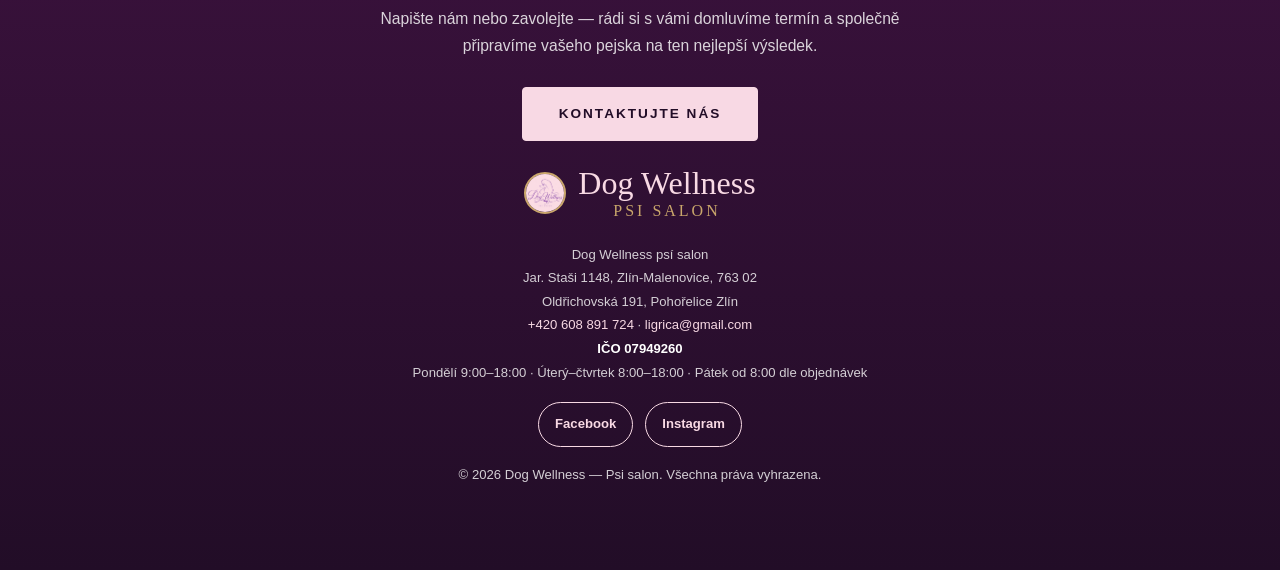
==== commit 159b543f: "Add files via upload" ====
--- a/index.html
+++ b/index.html
@@ -1,9 +1,28 @@
 <!DOCTYPE html>
 <html lang="cs">
 <head>
+  <!-- Google tag (gtag.js) -->
+<script async src="https://www.googletagmanager.com/gtag/js?id=G-B5T9G4K0R5"></script>
+<script>
+  window.dataLayer = window.dataLayer || [];
+  function gtag(){dataLayer.push(arguments);}
+  gtag('js', new Date());
+
+  gtag('config', 'G-B5T9G4K0R5');
+</script>
+<meta name="google-site-verification" content="3MC5OR8Srpe6BBD-3jYJgKQKABvLvHRC7475vvImspM" />
   <meta charset="UTF-8">
   <meta name="viewport" content="width=device-width, initial-scale=1.0">
-  <title>Dog Wellness — Psí salon | Úvod</title>
+  <title>Úvod | Dog Wellness psí salon Zlín</title>
+  <meta name="description" content="Dog Wellness psí salon Zlín a Pohořelice nabízí profesionální stříhání psů, úpravu srsti a péči pro vašeho psa. Psí salon Dog Wellness.">
+  <meta property="og:title" content="Úvod | Dog Wellness psí salon Zlín">
+  <meta property="og:description" content="Dog Wellness psí salon Zlín a Pohořelice nabízí profesionální stříhání psů, úpravu srsti a péči pro vašeho psa. Psí salon Dog Wellness.">
+  <meta property="og:type" content="website">
+  <meta property="og:url" content="https://www.dogwellnwss.cz/index.html">
+  <meta property="og:image" content="https://www.dogwellnwss.cz/logo.jpg">
+  <link rel="icon" type="image/x-icon" href="favicon.ico">
+  <link rel="apple-touch-icon" sizes="180x180" href="favicon-256.png">
+  <link rel="canonical" href="https://www.dogwellnwss.cz/index.html">
   <link rel="stylesheet" href="style.css">
 </head>
 <body>
@@ -12,7 +31,7 @@
   <nav class="navbar">
     <div class="container">
       <a href="index.html" class="nav-logo">
-        <img src="logo.jpg" alt="Dog Wellness logo">
+        <img src="logo.jpg" alt="Dog Wellness psí salon Zlín logo">
         <span class="brand-name">Dog Wellness<small>Psi salon</small></span>
       </a>
       <ul class="nav-links">
@@ -29,7 +48,7 @@
   <section class="hero">
     <div class="hero-bg">
       <div class="img-slot" style="background: linear-gradient(135deg,#7B2D8E 0%,#9b4daa 50%,#F8D9E4 100%);width:100%;height:100%;min-height:500px;">
-        <img src="ukazakapes1.jpg" alt="Bíly pejsek v péči">
+          <img src="ukazakapes1.jpg" alt="Upravený pes v psím salonu Dog Wellness Zlín">
       </div>
     </div>
     <div class="container">
@@ -53,8 +72,9 @@
   <section class="section section-cream">
     <div class="container">
       <div class="about-grid">
-        <div class="img-slot about-img-wrap" style="border-radius:24px;background:linear-gradient(160deg,#F8D9E4 0%,#e8c4d4 100%);aspect-ratio:4/5;">
-          <img src="IMG_20210225_140106.jpg" alt="Pejsek po úpravě srsti">
+        <div class="about-image-stack" aria-label="Ukázka péče o psy">
+          <img src="omne1.jpg" alt="Úprava psa v psím salonu Dog Wellness">
+          <img src="omne2.jpg" alt="Pejsek po profesionální úpravě srsti v psím salonu Dog Wellness">
         </div>
         <div class="about-text">
           <p class="section-subtitle" style="margin-bottom:12px;">O mně</p>
@@ -89,7 +109,7 @@
       <p class="section-subtitle" style="text-align:center;margin-bottom:40px;">Králi mezi pejsky</p>
       <div class="breeding-card">
         <div class="img-slot breeding-img-wrap" style="min-height:360px;background:linear-gradient(135deg,#7B2D8E 0%,#9b4daa 100%);">
-          <img src="chovnastanice.JPG" alt="Chovná stanice Genesis">
+          <img src="chovnastanice.JPG" alt="Chovná stanice Genesis of Love pro psy">
         </div>
         <div class="breeding-content">
           <p class="breeding-badge">Chovná stanice Genesis of love</p>
@@ -140,19 +160,19 @@
       <p class="section-subtitle" style="margin-bottom:12px;">Každý pejsek je jiný — a krásný</p>
       <div class="gallery-grid">
         <div class="img-slot gallery-item" style="background:linear-gradient(135deg,#F8D9E4 0%,#e8c4d4 100%);">
-          <img src="ukazakapes1.jpg" alt="Ukázka péče o srst">
+          <img src="ukazakapes1.jpg" alt="Úprava psa v psím salonu Dog Wellness">
         </div>
         <div class="img-slot gallery-item" style="background:linear-gradient(160deg,#f0d4e4 0%,#e0b8cc 100%);">
-          <img src="IMG_20210415_172028.jpg" alt="Ukázka péče o srst">
+          <img src="galerie2.jpg" alt="Pejsek po profesionální úpravě srsti v Dog Wellness">
         </div>
         <div class="img-slot gallery-item" style="background:linear-gradient(145deg,#F8D9E4 0%,#dcc4d4 100%);">
-          <img src="IMG_20210616_213809.jpg" alt="Ukázka péče o srst">
+          <img src="galerie3.jpg" alt="Stříhání a úprava srsti psa v psím salonu Dog Wellness">
         </div>
         <div class="img-slot gallery-item" style="background:linear-gradient(150deg,#e8b4c8 0%,#d4a0b8 100%);">
-          <img src="IMG_20210624_185508.jpg" alt="Ukázka péče o srst">
+          <img src="galerie4.jpg" alt="Fénování a styling srsti psa v Dog Wellness">
         </div>
         <div class="img-slot gallery-item" style="background:linear-gradient(150deg,#e8b4c8 0%,#d4a0b8 100%);">
-          <img src="IMG_20210917_195032.jpg" alt="Ukázka péče o srst">
+          <img src="galerie5.jpg" alt="Výstavní úprava psa v psím salonu Dog Wellness">
         </div>
       </div>
       <p style="margin-top:32px;">Více fotek a naši aktuální práci najdete na našem Instagramu a Facebooku.</p>
@@ -162,30 +182,39 @@
   <!-- ===== DIVIDER ===== -->
   <div class="section-divider"><span class="star">&#10038;</span></div>
 
-  <!-- ===== CTA ===== -->
-  <section class="section section-plum" style="text-align:center;">
-    <div class="container">
-      <h2 class="section-title" style="color:#fff;">Připravena pro vašeho pejska?</h2>
-      <p style="color:rgba(255,255,255,.85);max-width:560px;margin:12px auto 32px;font-size:.98rem;">Napište nám nebo zavolejte — rádi si s vámi domluvíme termín a společně připravíme vašeho pejska na ten nejlepší výsledek.</p>
-      <a href="kontakt.html" class="btn" style="background:var(--rose);color:var(--plum-dark);border:1px solid var(--rose);">Kontaktujte nás</a>
-    </div>
-  </section>
-
-  <!-- ===== FOOTER ===== -->
-  <footer class="footer">
-    <div class="container">
-      <div class="footer-logo">
-        <img src="logo.jpg" alt="Dog Wellness logo">
-        <span class="brand-name">Dog Wellness<small>Psi salon</small></span>
-      </div>
-      <p>Dog Wellness psí salon<br>Jar. Staši 1148, Zlín-Malenovice, 763 02<br>Oldřichovská 191, Pohořelice Zlín<br><a href="tel:+420608891724">+420 608 891 724</a> · <a href="mailto:ligrica@gmail.com">ligrica@gmail.com</a><br>IČO 07949260<br>Pondělí 9:00–18:00 · Úterý–čtvrtek 8:00–18:00 · Pátek od 8:00 dle objednávek</p>
-      <div class="footer-social-links">
-        <a class="social-link footer-social-link" href="https://www.facebook.com/Dogwellnesspsisalon/?locale=cs_CZ" target="_blank" rel="noopener" aria-label="Facebook">Facebook</a>
-        <a class="social-link footer-social-link" href="https://www.instagram.com/dogwellnesspsisalon/" target="_blank" rel="noopener" aria-label="Instagram">Instagram</a>
-      </div>
-      <p>&copy; 2026 Dog Wellness — Psi salon. Všechna práva vyhrazena.</p>
-    </div>
-  </footer>
+  <!-- ===== CTA + FOOTER ===== -->
+  <section class="section section-plum site-cta" style="text-align:center;">
+    <div class="container">
+      <div class="site-cta-inner">
+        <div class="site-cta-info">
+          <h2 class="section-title" style="color:#fff;">Připravena pro vašeho pejska?</h2>
+          <p>Napište nám nebo zavolejte — rádi si s vámi domluvíme termín a společně připravíme vašeho pejska na ten nejlepší výsledek.</p>
+        </div>
+        <a href="kontakt.html" class="btn" style="background:var(--rose);color:var(--plum-dark);border:1px solid var(--rose);">Kontaktujte nás</a>
+
+        <div class="site-cta-logo">
+          <img src="logo.jpg" alt="Dog Wellness psí salon Zlín logo">
+          <span class="brand-name">Dog Wellness<small>Psi salon</small></span>
+        </div>
+
+        <div class="site-cta-copy">
+          Dog Wellness psí salon<br>
+          Jar. Staši 1148, Zlín-Malenovice, 763 02<br>
+          Oldřichovská 191, Pohořelice Zlín<br>
+          <a href="tel:+420608891724">+420 608 891 724</a> · <a href="mailto:ligrica@gmail.com">ligrica@gmail.com</a><br>
+          <strong>IČO 07949260</strong><br>
+          Pondělí 9:00–18:00 · Úterý–čtvrtek 8:00–18:00 · Pátek od 8:00 dle objednávek
+        </div>
+
+        <div class="footer-social-links">
+          <a class="social-link footer-social-link" href="https://www.facebook.com/Dogwellnesspsisalon/?locale=cs_CZ" target="_blank" rel="noopener" aria-label="Facebook">Facebook</a>
+          <a class="social-link footer-social-link" href="https://www.instagram.com/dogwellnesspsisalon/" target="_blank" rel="noopener" aria-label="Instagram">Instagram</a>
+        </div>
+
+        <p class="site-cta-copy" style="margin-top:16px;">&copy; 2026 Dog Wellness — Psi salon. Všechna práva vyhrazena.</p>
+      </div>
+    </div>
+  </section>
 
   <script src="script.js"></script>
 </body>
--- a/style.css
+++ b/style.css
@@ -8,8 +8,8 @@
 }
 
 :root {
-  --plum: #7B2D8E;
-  --plum-dark: #5e216d;
+  --plum: #3d123f;
+  --plum-dark: #220d27;
   --rose: #F8D9E4;
   --cream: #FDF9F7;
   --gold: #C9A66B;
@@ -197,14 +197,124 @@
 .section { padding: 80px 0; }
 .section-alt { background: var(--rose); }
 .section-cream { background: var(--cream); }
-.section-plum { background: var(--plum); color: var(--white); }
+.section-plum {
+  background: linear-gradient(180deg, var(--plum) 0%, var(--plum-dark) 100%);
+  color: var(--white);
+}
 .section-title { font-size: clamp(1.8rem,3.5vw,2.6rem); margin-bottom: 12px; }
 .section-subtitle { font-family: 'Parisienne', cursive; font-size: 1.3rem; color: var(--gold); margin-bottom: 40px; }
 .section-plum .section-title { color: var(--white); }
 .section-plum .section-subtitle { color: var(--rose); }
 
+.site-cta {
+  padding-top: 110px;
+  padding-bottom: 84px;
+  position: relative;
+  overflow: hidden;
+}
+
+.site-cta .container {
+  display: flex;
+  flex-direction: column;
+  align-items: center;
+  justify-content: center;
+}
+
+.site-cta .brand-name {
+  color: var(--rose);
+  display: inline-flex;
+  flex-direction: column;
+  align-items: center;
+}
+
+.site-cta .brand-name small {
+  color: var(--gold);
+}
+
+.site-cta .site-cta-inner {
+  display: flex;
+  flex-direction: column;
+  align-items: center;
+  justify-content: center;
+  width: 100%;
+}
+
+.site-cta-conditions .site-cta-inner {
+  margin-top: 72px;
+}
+
+.site-cta .site-cta-info {
+  text-align: center;
+  width: min(100%, 620px);
+  margin-bottom: 28px;
+}
+
+.site-cta .site-cta-info p {
+  color: rgba(255,255,255,.82);
+  margin: 12px auto 0;
+  max-width: 560px;
+  font-size: .98rem;
+}
+
+.site-cta .site-cta-logo {
+  display: inline-flex;
+  align-items: center;
+  justify-content: center;
+  gap: 12px;
+  color: var(--rose);
+  margin-top: 26px;
+  margin-bottom: 14px;
+}
+
+.site-cta .site-cta-logo img {
+  width: 42px;
+  height: 42px;
+  object-fit: cover;
+  border-radius: 50%;
+  border: 2px solid var(--gold);
+}
+
+.site-cta .site-cta-copy {
+  font-size: .82rem;
+  color: rgba(255,255,255,.8);
+  line-height: 1.8;
+  text-align: center;
+  margin-top: 10px;
+}
+
+.site-cta .site-cta-copy a {
+  color: var(--rose);
+}
+
+.site-cta .site-cta-copy strong {
+  color: var(--white);
+}
+
+.site-cta .footer-social-links {
+  margin-top: 18px;
+}
+
+.site-cta .footer-social-links .social-link {
+  background: transparent;
+  border-color: var(--rose);
+  color: var(--rose);
+}
+
+.site-cta .footer-social-links .social-link:hover {
+  background: var(--rose);
+  color: var(--plum-dark);
+}
+
 /* ===== ABOUT ===== */
 .about-grid { display: grid; grid-template-columns: 1fr 1fr; gap: 64px; align-items: center; }
+.about-image-stack {
+  display: flex; flex-direction: column; gap: 20px; width: 100%;
+  border-radius: 24px; overflow: hidden;
+}
+.about-image-stack img {
+  display: block; width: 100%; height: auto; object-fit: cover;
+  border-radius: 24px;
+}
 .about-img-wrap,
 .breeding-img-wrap,
 .gallery-item { position: relative; overflow: hidden; }
@@ -250,49 +360,156 @@
 .gallery-item:hover img { transform: scale(1.05); filter: saturate(1.08); }
 
 /* ===== SERVICES PAGE ===== */
-.services-page-grid { display: grid; grid-template-columns: repeat(auto-fit,minmax(300px,1fr)); gap: 32px; margin-top: 48px; }
-.service-card-lg { background: var(--white); border-radius: 16px; padding: 40px 32px; border: 1px solid rgba(201,166,107,.2); }
-.service-card-lg h3 { font-size: 1.3rem; margin-bottom: 12px; }
-.service-card-lg p { font-size: .9rem; color: var(--text-light); margin-bottom: 16px; }
-
-.breed-list { list-style: none; display: flex; flex-wrap: wrap; gap: 8px; margin-top: 24px; }
+.services-page-grid {
+  display: grid;
+  grid-template-columns: 1fr;
+  gap: 20px;
+  margin-top: 48px;
+}
+.service-card-lg {
+  position: relative;
+  background: rgba(255,255,255,.8);
+  border-radius: 20px;
+  padding: 28px 28px 24px 28px;
+  border: 1px solid rgba(201,166,107,.25);
+  box-shadow: 0 10px 26px rgba(61,18,63,.04);
+  overflow: hidden;
+}
+.service-card-lg::before {
+  content: '';
+  position: absolute;
+  left: 0; top: 0; bottom: 0;
+  width: 6px;
+  background: linear-gradient(180deg, var(--gold) 0%, var(--plum) 100%);
+}
+.service-card-lg h3 { font-size: 1.35rem; margin-bottom: 12px; }
+.service-card-lg p { font-size: .92rem; color: var(--text-light); margin-bottom: 16px; }
+
+.breed-list { list-style: none; display: flex; flex-wrap: wrap; gap: 8px; margin-top: 18px; }
 .breed-tag {
-  font-size: .78rem; padding: 6px 16px; border-radius: 20px;
-  background: var(--rose); color: var(--plum-dark); font-weight: 500;
+  font-size: .76rem; padding: 7px 14px; border-radius: 999px;
+  background: rgba(248,217,228,.9); color: var(--plum-dark); font-weight: 600;
+  letter-spacing: .04em;
 }
 
 /* ===== PRICING ===== */
 .pricing-table {
-  width: 100%; border-collapse: collapse; margin-top: 48px;
-  background: var(--white); border-radius: 16px; overflow: hidden;
-  box-shadow: 0 2px 16px rgba(123,45,142,.06);
-}
-.pricing-table thead th {
-  background: var(--plum); color: var(--white); padding: 18px 24px;
-  font-family: 'Poppins', sans-serif; font-weight: 600; font-size: .9rem;
-  text-transform: uppercase; letter-spacing: 1px; text-align: left;
-}
-.pricing-table tbody td { padding: 18px 24px; font-size: .92rem; border-bottom: 1px solid rgba(201,166,107,.15); }
-.pricing-table tbody tr:last-child td { border-bottom: none; }
-.pricing-table tbody tr:hover { background: rgba(248,217,228,.3); }
-.pricing-table .size-label { font-weight: 600; color: var(--plum); }
+  width: 100%; border-collapse: collapse; margin-top: 36px;
+  background: transparent; border-radius: 20px; overflow: visible;
+  box-shadow: none;
+}
+.pricing-table thead { display: none; }
+.pricing-table tbody {
+  display: grid;
+  gap: 16px;
+}
+.pricing-table tbody tr {
+  display: grid;
+  grid-template-columns: minmax(220px, 280px) 1fr;
+  gap: 20px;
+  align-items: start;
+  background: linear-gradient(180deg, rgba(255,255,255,.92) 0%, rgba(248,217,228,.42) 100%);
+  border: 1px solid rgba(201,166,107,.45);
+  border-left: 6px solid var(--plum);
+  border-radius: 18px;
+  padding: 20px 22px;
+  box-shadow: 0 10px 28px rgba(61,18,63,.08);
+  transition: transform .2s ease, box-shadow .2s ease, border-color .2s ease;
+}
+.pricing-table tbody tr:hover {
+  transform: translateY(-2px);
+  box-shadow: 0 14px 28px rgba(61,18,63,.11);
+  border-color: rgba(201,166,107,.75);
+}
+.pricing-table tbody td {
+  padding: 0;
+  font-size: .92rem;
+  border-bottom: none;
+  color: var(--text-light);
+  line-height: 1.7;
+}
+.pricing-table .size-label {
+  font-weight: 700;
+  color: var(--plum);
+  padding-right: 12px;
+  border-right: 1px solid rgba(201,166,107,.28);
+  background: rgba(255,255,255,.20);
+  border-radius: 12px;
+}
+.pricing-table .size-label small {
+  display: block;
+  color: var(--text-light);
+  font-weight: 400;
+  margin-top: 4px;
+}
+.pricing-table tbody td strong {
+  color: var(--text);
+}
 .placeholder-price { color: var(--gold); font-style: italic; opacity: .7; }
 
 /* ===== CONTACT ===== */
-.contact-grid { display: grid; grid-template-columns: 1fr 1fr; gap: 64px; margin-top: 48px; }
-.contact-info h3 { font-size: 1.2rem; margin-bottom: 20px; }
+.contact-grid {
+  display: grid;
+  grid-template-columns: 1fr;
+  justify-items: center;
+  gap: 0;
+  margin-top: 48px;
+}
 .contact-info {
+  width: min(100%, 620px);
+  margin: 0 auto;
+  text-align: left;
+  display: flex;
+  flex-direction: column;
+  align-items: center;
+}
+.contact-info h3 {
+  font-size: 1.35rem;
+  margin-bottom: 24px;
   text-align: center;
 }
 .contact-detail {
-  display: flex;
-  gap: 12px;
-  margin-bottom: 20px;
-  align-items: flex-start;
-  justify-content: center;
-}
-.contact-detail-label { font-weight: 600; color: var(--plum); min-width: 80px; font-size: .9rem; }
-.contact-detail-value { font-size: .92rem; color: var(--text-light); }
+  display: grid;
+  grid-template-columns: minmax(130px, 170px) minmax(220px, 300px);
+  gap: 12px 18px;
+  align-items: start;
+  width: 100%;
+  max-width: 520px;
+  margin: 0 auto 18px;
+}
+.contact-detail-label {
+  font-weight: 600;
+  color: var(--plum);
+  font-size: .9rem;
+  text-align: right;
+  line-height: 1.6;
+}
+.contact-detail-value {
+  font-size: .95rem;
+  color: var(--text-light);
+  line-height: 1.6;
+  text-align: left;
+}
+.contact-detail-value a {
+  color: var(--plum);
+  font-weight: 500;
+}
+
+.contact-note {
+  width: min(100%, 620px);
+  margin: 32px auto 0;
+  padding: 22px 24px;
+  background: linear-gradient(135deg, rgba(248,217,228,.8), rgba(248,217,228,.96));
+  border: 1px solid rgba(123,45,142,.08);
+  border-radius: 16px;
+  box-shadow: 0 8px 24px rgba(123,45,142,.06);
+}
+.contact-note p {
+  margin: 0;
+  font-size: .92rem;
+  color: var(--text);
+  line-height: 1.7;
+}
 
 .contact-social-links,
 .footer-social-links { display: flex; flex-wrap: wrap; gap: 12px; align-items: center; justify-content: center; margin-top: 20px; }
@@ -325,7 +542,13 @@
 .form-note { font-size: .82rem; color: var(--text-light); margin-top: 12px; }
 
 /* ===== FOOTER ===== */
-.footer { background: var(--plum); color: rgba(255,255,255,.7); padding: 48px 0 32px; text-align: center; }
+.footer {
+  background: linear-gradient(180deg, var(--plum) 0%, var(--plum-dark) 100%);
+  color: rgba(255,255,255,.7);
+  padding: 48px 0 32px;
+  text-align: center;
+  border-top: 1px solid rgba(201,166,107,.18);
+}
 .footer-logo { display: inline-flex; align-items: center; gap: 11px; color: var(--rose); margin-bottom: 8px; }
 .footer-logo img { width: 38px; height: 38px; }
 .footer-logo .brand-name { color: var(--rose); font-size: 1.8rem; text-align: left; }
@@ -343,6 +566,17 @@
   .about-grid,
   .breeding-card { grid-template-columns: 1fr; }
   .contact-grid { grid-template-columns: 1fr; gap: 40px; }
+  .contact-detail {
+    grid-template-columns: minmax(110px, 150px) minmax(180px, 1fr);
+  }
+  .pricing-table tbody tr {
+    grid-template-columns: 1fr;
+  }
+  .pricing-table .size-label {
+    border-right: none;
+    border-bottom: 1px solid rgba(201,166,107,.2);
+    padding-bottom: 10px;
+  }
   .breeding-content { padding: 32px; }
   .gallery-grid { grid-template-columns: repeat(3,1fr); }
 }
@@ -364,5 +598,13 @@
   .gallery-grid { grid-template-columns: repeat(2,1fr); gap: 12px; }
   .pricing-table thead th,
   .pricing-table tbody td { padding: 14px 16px; font-size: .85rem; }
+  .contact-detail {
+    grid-template-columns: 1fr;
+    gap: 6px;
+    max-width: 350px;
+  }
+  .contact-detail-label {
+    text-align: left;
+  }
   .contact-form { padding: 24px; }
 }
